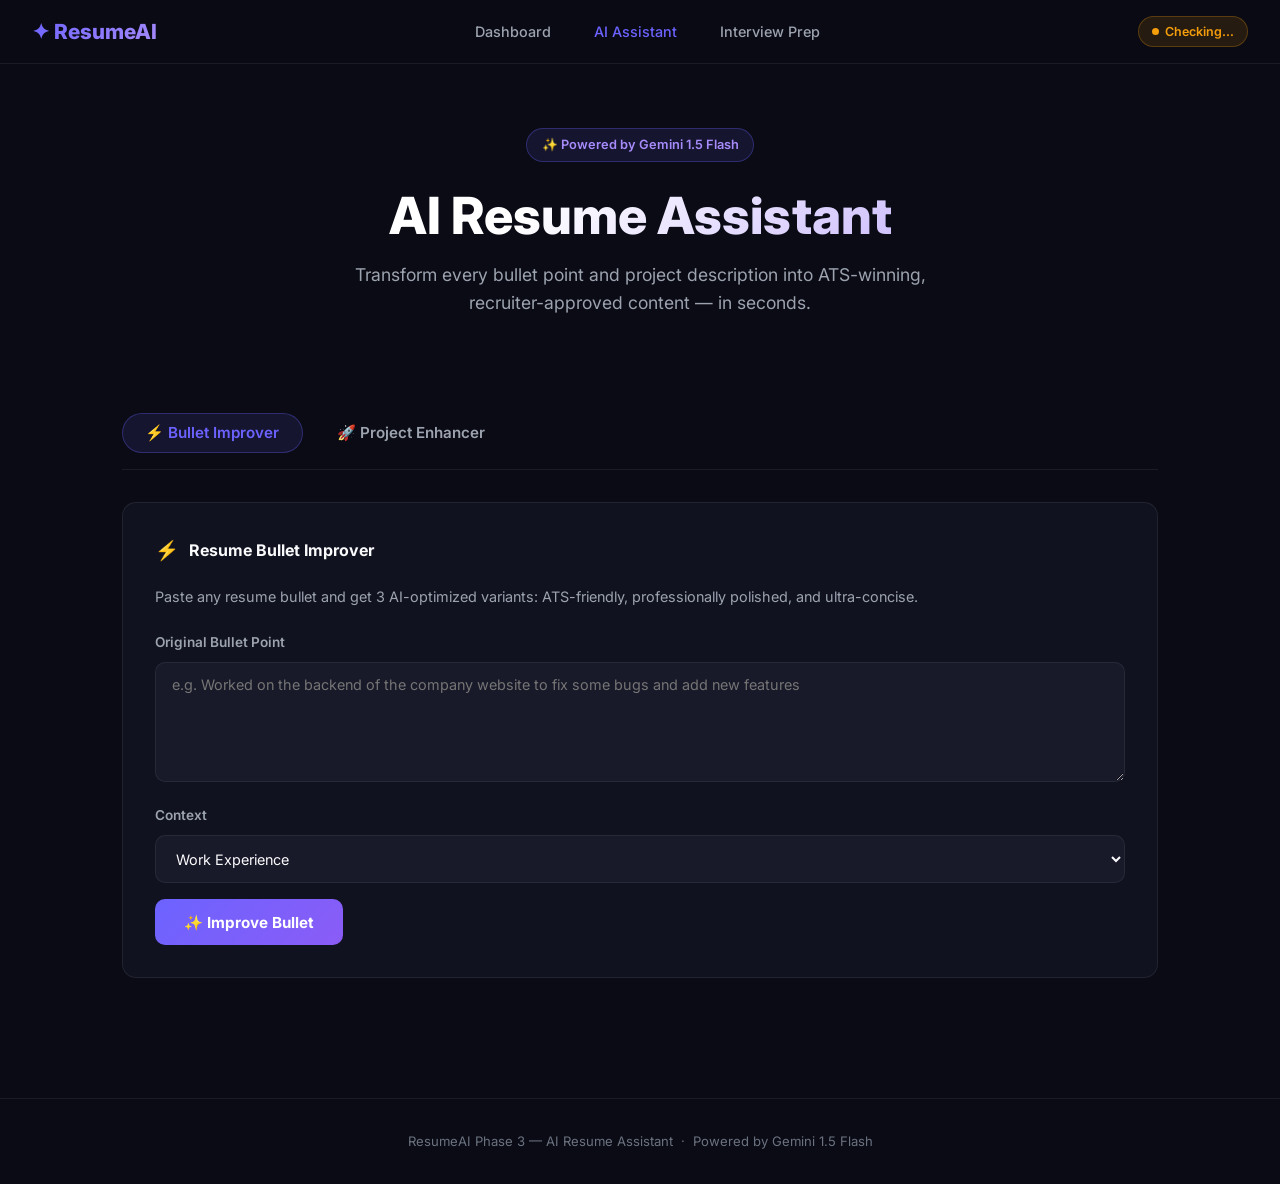
==== resumeai_app/frontend/ai_assistant.html @ 71ac3e1b "feat(phase3): AI Resume Assistant, Interview Prep, Gemini service layer" ====
<!DOCTYPE html>
<html lang="en">
<head>
  <meta charset="UTF-8"/>
  <meta name="viewport" content="width=device-width, initial-scale=1.0"/>
  <title>AI Resume Assistant — ResumeAI</title>
  <meta name="description" content="AI-powered resume bullet improver and project description enhancer. Transform your resume into an ATS-winning document."/>
  <link rel="preconnect" href="https://fonts.googleapis.com"/>
  <link href="https://fonts.googleapis.com/css2?family=Inter:wght@300;400;500;600;700;800&display=swap" rel="stylesheet"/>
  <style>
    :root {
      --bg:        #0A0B14;
      --surface:   #111220;
      --surface2:  #181929;
      --border:    rgba(255,255,255,0.07);
      --accent:    #6C63FF;
      --accent2:   #A78BFA;
      --green:     #10B981;
      --amber:     #F59E0B;
      --red:       #EF4444;
      --muted:     #6B7280;
      --text:      #F9FAFB;
      --text-dim:  #9CA3AF;
      --radius:    14px;
      --shadow:    0 4px 32px rgba(0,0,0,0.5);
    }
    *{margin:0;padding:0;box-sizing:border-box;}
    body{
      background:var(--bg);
      color:var(--text);
      font-family:'Inter',sans-serif;
      min-height:100vh;
      line-height:1.6;
    }

    /* ── NAV ── */
    nav{
      position:sticky;top:0;z-index:100;
      background:rgba(10,11,20,0.85);
      backdrop-filter:blur(20px);
      border-bottom:1px solid var(--border);
      padding:0 2rem;
      height:64px;
      display:flex;align-items:center;gap:2rem;
    }
    .nav-logo{
      font-size:1.3rem;font-weight:800;
      background:linear-gradient(135deg,var(--accent),var(--accent2));
      -webkit-background-clip:text;-webkit-text-fill-color:transparent;
      text-decoration:none;
    }
    .nav-links{display:flex;gap:1.5rem;margin-left:auto;}
    .nav-links a{
      color:var(--text-dim);text-decoration:none;font-size:.9rem;font-weight:500;
      transition:color .2s;padding:.3rem .6rem;border-radius:8px;
    }
    .nav-links a:hover{color:var(--text);background:var(--surface);}
    .nav-links a.active{color:var(--accent);}

    /* ── HERO ── */
    .hero{
      text-align:center;
      padding:4rem 2rem 2rem;
    }
    .hero-badge{
      display:inline-flex;align-items:center;gap:.5rem;
      background:rgba(108,99,255,.12);border:1px solid rgba(108,99,255,.3);
      color:var(--accent2);font-size:.8rem;font-weight:600;
      padding:.35rem .9rem;border-radius:100px;margin-bottom:1.5rem;
    }
    .hero h1{
      font-size:clamp(2rem,5vw,3.2rem);font-weight:800;
      line-height:1.15;margin-bottom:1rem;
      background:linear-gradient(135deg,#fff 40%,var(--accent2));
      -webkit-background-clip:text;-webkit-text-fill-color:transparent;
    }
    .hero p{color:var(--text-dim);font-size:1.1rem;max-width:600px;margin:0 auto 2rem;}

    /* ── LAYOUT ── */
    .page{max-width:1100px;margin:0 auto;padding:2rem;}
    .tabs{
      display:flex;gap:.75rem;margin-bottom:2rem;
      border-bottom:1px solid var(--border);padding-bottom:1rem;
    }
    .tab-btn{
      background:none;border:none;cursor:pointer;
      color:var(--text-dim);font-size:.95rem;font-weight:600;
      padding:.6rem 1.4rem;border-radius:100px;
      transition:all .2s;font-family:'Inter',sans-serif;
    }
    .tab-btn:hover{color:var(--text);background:var(--surface);}
    .tab-btn.active{
      color:var(--accent);
      background:rgba(108,99,255,.12);
      border:1px solid rgba(108,99,255,.3);
    }
    .tab-panel{display:none;}
    .tab-panel.active{display:block;}

    /* ── CARD ── */
    .card{
      background:var(--surface);
      border:1px solid var(--border);
      border-radius:var(--radius);
      padding:2rem;
      margin-bottom:1.5rem;
    }
    .card-title{
      font-size:1rem;font-weight:700;margin-bottom:1.2rem;
      display:flex;align-items:center;gap:.6rem;
    }
    .card-title .icon{font-size:1.2rem;}

    /* ── FORM ── */
    label{display:block;font-size:.85rem;font-weight:600;color:var(--text-dim);margin-bottom:.5rem;}
    textarea,input,select{
      width:100%;
      background:var(--surface2);
      border:1px solid var(--border);
      border-radius:10px;
      color:var(--text);
      font-family:'Inter',sans-serif;
      font-size:.9rem;
      padding:.85rem 1rem;
      transition:border-color .2s;
      resize:vertical;
    }
    textarea:focus,input:focus,select:focus{
      outline:none;
      border-color:var(--accent);
      box-shadow:0 0 0 3px rgba(108,99,255,.15);
    }
    textarea{min-height:120px;}

    .form-row{display:grid;grid-template-columns:1fr 1fr;gap:1rem;}
    @media(max-width:640px){.form-row{grid-template-columns:1fr;}}

    .btn{
      display:inline-flex;align-items:center;gap:.5rem;
      background:linear-gradient(135deg,var(--accent),#8B5CF6);
      color:#fff;border:none;border-radius:10px;
      padding:.85rem 1.8rem;font-size:.95rem;font-weight:700;
      cursor:pointer;transition:all .2s;font-family:'Inter',sans-serif;
      margin-top:1rem;
    }
    .btn:hover{transform:translateY(-2px);box-shadow:0 8px 24px rgba(108,99,255,.4);}
    .btn:active{transform:translateY(0);}
    .btn:disabled{opacity:.5;cursor:not-allowed;transform:none;}

    /* ── LOADING ── */
    .loading{
      display:none;align-items:center;gap:.75rem;
      color:var(--accent2);font-size:.9rem;font-weight:500;
      margin-top:1rem;
    }
    .loading.visible{display:flex;}
    .spinner{
      width:20px;height:20px;
      border:2px solid rgba(108,99,255,.3);
      border-top-color:var(--accent);
      border-radius:50%;
      animation:spin .8s linear infinite;
    }
    @keyframes spin{to{transform:rotate(360deg);}}

    /* ── RESULTS ── */
    .results{display:none;margin-top:1.5rem;}
    .results.visible{display:block;}
    .variant-grid{display:grid;grid-template-columns:repeat(auto-fit,minmax(280px,1fr));gap:1rem;}
    .variant-card{
      background:var(--surface2);
      border:1px solid var(--border);
      border-radius:12px;
      padding:1.25rem;
      position:relative;
      transition:border-color .2s;
    }
    .variant-card:hover{border-color:rgba(108,99,255,.4);}
    .variant-label{
      font-size:.72rem;font-weight:700;letter-spacing:.08em;text-transform:uppercase;
      margin-bottom:.75rem;
      display:inline-flex;align-items:center;gap:.4rem;
      padding:.25rem .7rem;border-radius:6px;
    }
    .label-ats{background:rgba(16,185,129,.12);color:var(--green);}
    .label-pro{background:rgba(108,99,255,.12);color:var(--accent2);}
    .label-concise{background:rgba(245,158,11,.12);color:var(--amber);}
    .label-tech{background:rgba(59,130,246,.12);color:#60A5FA;}
    .label-recruiter{background:rgba(236,72,153,.12);color:#F472B6;}
    .variant-text{
      font-size:.92rem;line-height:1.65;color:var(--text);
      word-break:break-word;
    }
    .copy-btn{
      position:absolute;top:.75rem;right:.75rem;
      background:none;border:none;cursor:pointer;
      color:var(--muted);font-size:.8rem;
      padding:.3rem .6rem;border-radius:6px;
      transition:all .2s;
    }
    .copy-btn:hover{color:var(--text);background:rgba(255,255,255,.06);}

    /* ── ALERT ── */
    .alert{
      border-radius:10px;padding:1rem 1.25rem;
      font-size:.88rem;margin-top:1rem;
      display:flex;align-items:flex-start;gap:.75rem;
    }
    .alert-error{background:rgba(239,68,68,.08);border:1px solid rgba(239,68,68,.25);color:#FCA5A5;}
    .alert-info{background:rgba(108,99,255,.08);border:1px solid rgba(108,99,255,.25);color:var(--accent2);}

    /* ── GEMINI STATUS BADGE ── */
    .ai-status-badge{
      display:inline-flex;align-items:center;gap:.4rem;
      font-size:.78rem;font-weight:600;padding:.3rem .8rem;border-radius:100px;
      margin-left:auto;
    }
    .ai-status-badge.ready{background:rgba(16,185,129,.12);color:var(--green);border:1px solid rgba(16,185,129,.25);}
    .ai-status-badge.fallback{background:rgba(245,158,11,.12);color:var(--amber);border:1px solid rgba(245,158,11,.25);}
    .status-dot{width:7px;height:7px;border-radius:50%;}
    .dot-green{background:var(--green);box-shadow:0 0 6px var(--green);}
    .dot-amber{background:var(--amber);}

    /* ── FOOTER ── */
    footer{
      text-align:center;padding:2rem;
      color:var(--muted);font-size:.82rem;
      border-top:1px solid var(--border);margin-top:4rem;
    }
  </style>
</head>
<body>

<nav>
  <a class="nav-logo" href="index.html">✦ ResumeAI</a>
  <div class="nav-links">
    <a href="index.html">Dashboard</a>
    <a href="ai_assistant.html" class="active">AI Assistant</a>
    <a href="interview_prep.html">Interview Prep</a>
  </div>
  <span id="aiStatusBadge" class="ai-status-badge fallback">
    <span class="status-dot dot-amber"></span> Checking…
  </span>
</nav>

<div class="hero">
  <div class="hero-badge">✨ Powered by Gemini 1.5 Flash</div>
  <h1>AI Resume Assistant</h1>
  <p>Transform every bullet point and project description into ATS-winning, recruiter-approved content — in seconds.</p>
</div>

<div class="page">
  <!-- Tabs -->
  <div class="tabs">
    <button class="tab-btn active" onclick="switchTab('bullet')">⚡ Bullet Improver</button>
    <button class="tab-btn" onclick="switchTab('project')">🚀 Project Enhancer</button>
  </div>

  <!-- ── Bullet Improver Panel ── -->
  <div class="tab-panel active" id="tab-bullet">
    <div class="card">
      <div class="card-title"><span class="icon">⚡</span> Resume Bullet Improver</div>
      <p style="color:var(--text-dim);font-size:.9rem;margin-bottom:1.5rem;">
        Paste any resume bullet and get 3 AI-optimized variants: ATS-friendly, professionally polished, and ultra-concise.
      </p>

      <label for="bulletInput">Original Bullet Point</label>
      <textarea id="bulletInput" placeholder="e.g. Worked on the backend of the company website to fix some bugs and add new features"></textarea>

      <div style="margin-top:1rem;">
        <label for="bulletContext">Context</label>
        <select id="bulletContext">
          <option value="experience">Work Experience</option>
          <option value="project">Project</option>
        </select>
      </div>

      <button class="btn" id="bulletBtn" onclick="improveBullet()">
        ✨ Improve Bullet
      </button>

      <div class="loading" id="bulletLoading">
        <div class="spinner"></div>
        Generating AI-powered variants…
      </div>

      <div id="bulletError"></div>

      <div class="results" id="bulletResults">
        <div class="variant-grid" id="bulletGrid"></div>
      </div>
    </div>
  </div>

  <!-- ── Project Enhancer Panel ── -->
  <div class="tab-panel" id="tab-project">
    <div class="card">
      <div class="card-title"><span class="icon">🚀</span> Project Description Enhancer</div>
      <p style="color:var(--text-dim);font-size:.9rem;margin-bottom:1.5rem;">
        Enter your project name and description to get ATS-optimized, technically rich, and recruiter-friendly versions.
      </p>

      <div class="form-row">
        <div>
          <label for="projectName">Project Name</label>
          <input type="text" id="projectName" placeholder="e.g. SkillSwap Platform"/>
        </div>
        <div>
          <!-- spacer -->
        </div>
      </div>

      <div style="margin-top:1rem;">
        <label for="projectDesc">Project Description</label>
        <textarea id="projectDesc" placeholder="e.g. Built a peer-to-peer skill exchange platform using FastAPI and React. Users can offer and request skill sessions."></textarea>
      </div>

      <button class="btn" id="projectBtn" onclick="enhanceProject()">
        ✨ Enhance Description
      </button>

      <div class="loading" id="projectLoading">
        <div class="spinner"></div>
        Generating AI-powered descriptions…
      </div>

      <div id="projectError"></div>

      <div class="results" id="projectResults">
        <div class="variant-grid" id="projectGrid"></div>
      </div>
    </div>
  </div>
</div>

<footer>
  ResumeAI Phase 3 — AI Resume Assistant &nbsp;·&nbsp; Powered by Gemini 1.5 Flash
</footer>

<script>
const API = 'http://localhost:8000';

// ── Check Gemini status on load ───────────────────────────────────────────────
async function checkAIStatus() {
  try {
    const r = await fetch(`${API}/ai/status`);
    const d = await r.json();
    const badge = document.getElementById('aiStatusBadge');
    if (d.gemini_available) {
      badge.className = 'ai-status-badge ready';
      badge.innerHTML = '<span class="status-dot dot-green"></span> Gemini Ready';
    } else {
      badge.className = 'ai-status-badge fallback';
      badge.innerHTML = '<span class="status-dot dot-amber"></span> Fallback Mode';
      showAlert('bulletError', '⚠ GEMINI_API_KEY is not set. Using smart fallback responses. Set the key in your environment to enable full AI generation.', 'info');
    }
  } catch (_) {}
}
checkAIStatus();

// ── Tabs ──────────────────────────────────────────────────────────────────────
function switchTab(name) {
  document.querySelectorAll('.tab-btn').forEach((b,i) => {
    b.classList.toggle('active', ['bullet','project'][i] === name);
  });
  document.querySelectorAll('.tab-panel').forEach(p => p.classList.remove('active'));
  document.getElementById(`tab-${name}`).classList.add('active');
}

// ── Error / alert ─────────────────────────────────────────────────────────────
function showAlert(id, msg, type='error') {
  const el = document.getElementById(id);
  if (!el) return;
  el.innerHTML = `<div class="alert alert-${type}">${msg}</div>`;
}
function clearAlert(id) { document.getElementById(id).innerHTML = ''; }

// ── Copy to clipboard ─────────────────────────────────────────────────────────
function copyText(text, btn) {
  navigator.clipboard.writeText(text).then(() => {
    btn.textContent = '✓ Copied!';
    setTimeout(() => btn.textContent = '⎘ Copy', 1800);
  });
}

// ── Variant card builder ──────────────────────────────────────────────────────
function buildVariantCard(label, labelClass, text) {
  const card = document.createElement('div');
  card.className = 'variant-card';
  card.innerHTML = `
    <span class="variant-label ${labelClass}">${label}</span>
    <button class="copy-btn" onclick="copyText(this.closest('.variant-card').querySelector('.variant-text').textContent, this)">⎘ Copy</button>
    <p class="variant-text">${text}</p>
  `;
  return card;
}

// ── Bullet Improver ───────────────────────────────────────────────────────────
async function improveBullet() {
  const bullet  = document.getElementById('bulletInput').value.trim();
  const context = document.getElementById('bulletContext').value;
  if (!bullet) { showAlert('bulletError', 'Please enter a bullet point.'); return; }

  clearAlert('bulletError');
  document.getElementById('bulletResults').classList.remove('visible');
  document.getElementById('bulletLoading').classList.add('visible');
  document.getElementById('bulletBtn').disabled = true;

  try {
    const r = await fetch(`${API}/ai/improve-bullet`, {
      method: 'POST',
      headers: {'Content-Type':'application/json'},
      body: JSON.stringify({bullet, context}),
    });
    if (!r.ok) {
      const err = await r.json();
      throw new Error(err.detail || `HTTP ${r.status}`);
    }
    const d = await r.json();
    const grid = document.getElementById('bulletGrid');
    grid.innerHTML = '';
    grid.appendChild(buildVariantCard('🎯 ATS Optimized',   'label-ats',     d.ats_version));
    grid.appendChild(buildVariantCard('💼 Professional',    'label-pro',     d.professional_version));
    grid.appendChild(buildVariantCard('⚡ Concise',         'label-concise', d.concise_version));
    document.getElementById('bulletResults').classList.add('visible');
  } catch (err) {
    showAlert('bulletError', `Error: ${err.message}`);
  } finally {
    document.getElementById('bulletLoading').classList.remove('visible');
    document.getElementById('bulletBtn').disabled = false;
  }
}

// ── Project Enhancer ──────────────────────────────────────────────────────────
async function enhanceProject() {
  const project_name = document.getElementById('projectName').value.trim();
  const description  = document.getElementById('projectDesc').value.trim();
  if (!project_name) { showAlert('projectError', 'Please enter a project name.'); return; }
  if (!description)  { showAlert('projectError', 'Please enter a project description.'); return; }

  clearAlert('projectError');
  document.getElementById('projectResults').classList.remove('visible');
  document.getElementById('projectLoading').classList.add('visible');
  document.getElementById('projectBtn').disabled = true;

  try {
    const r = await fetch(`${API}/ai/enhance-project`, {
      method: 'POST',
      headers: {'Content-Type':'application/json'},
      body: JSON.stringify({project_name, description}),
    });
    if (!r.ok) {
      const err = await r.json();
      throw new Error(err.detail || `HTTP ${r.status}`);
    }
    const d = await r.json();
    const grid = document.getElementById('projectGrid');
    grid.innerHTML = '';
    grid.appendChild(buildVariantCard('🎯 ATS Optimized',   'label-ats',      d.ats_version));
    grid.appendChild(buildVariantCard('🔧 Technical',       'label-tech',     d.technical_version));
    grid.appendChild(buildVariantCard('🤝 Recruiter View',  'label-recruiter', d.recruiter_version));
    document.getElementById('projectResults').classList.add('visible');
  } catch (err) {
    showAlert('projectError', `Error: ${err.message}`);
  } finally {
    document.getElementById('projectLoading').classList.remove('visible');
    document.getElementById('projectBtn').disabled = false;
  }
}
</script>
</body>
</html>
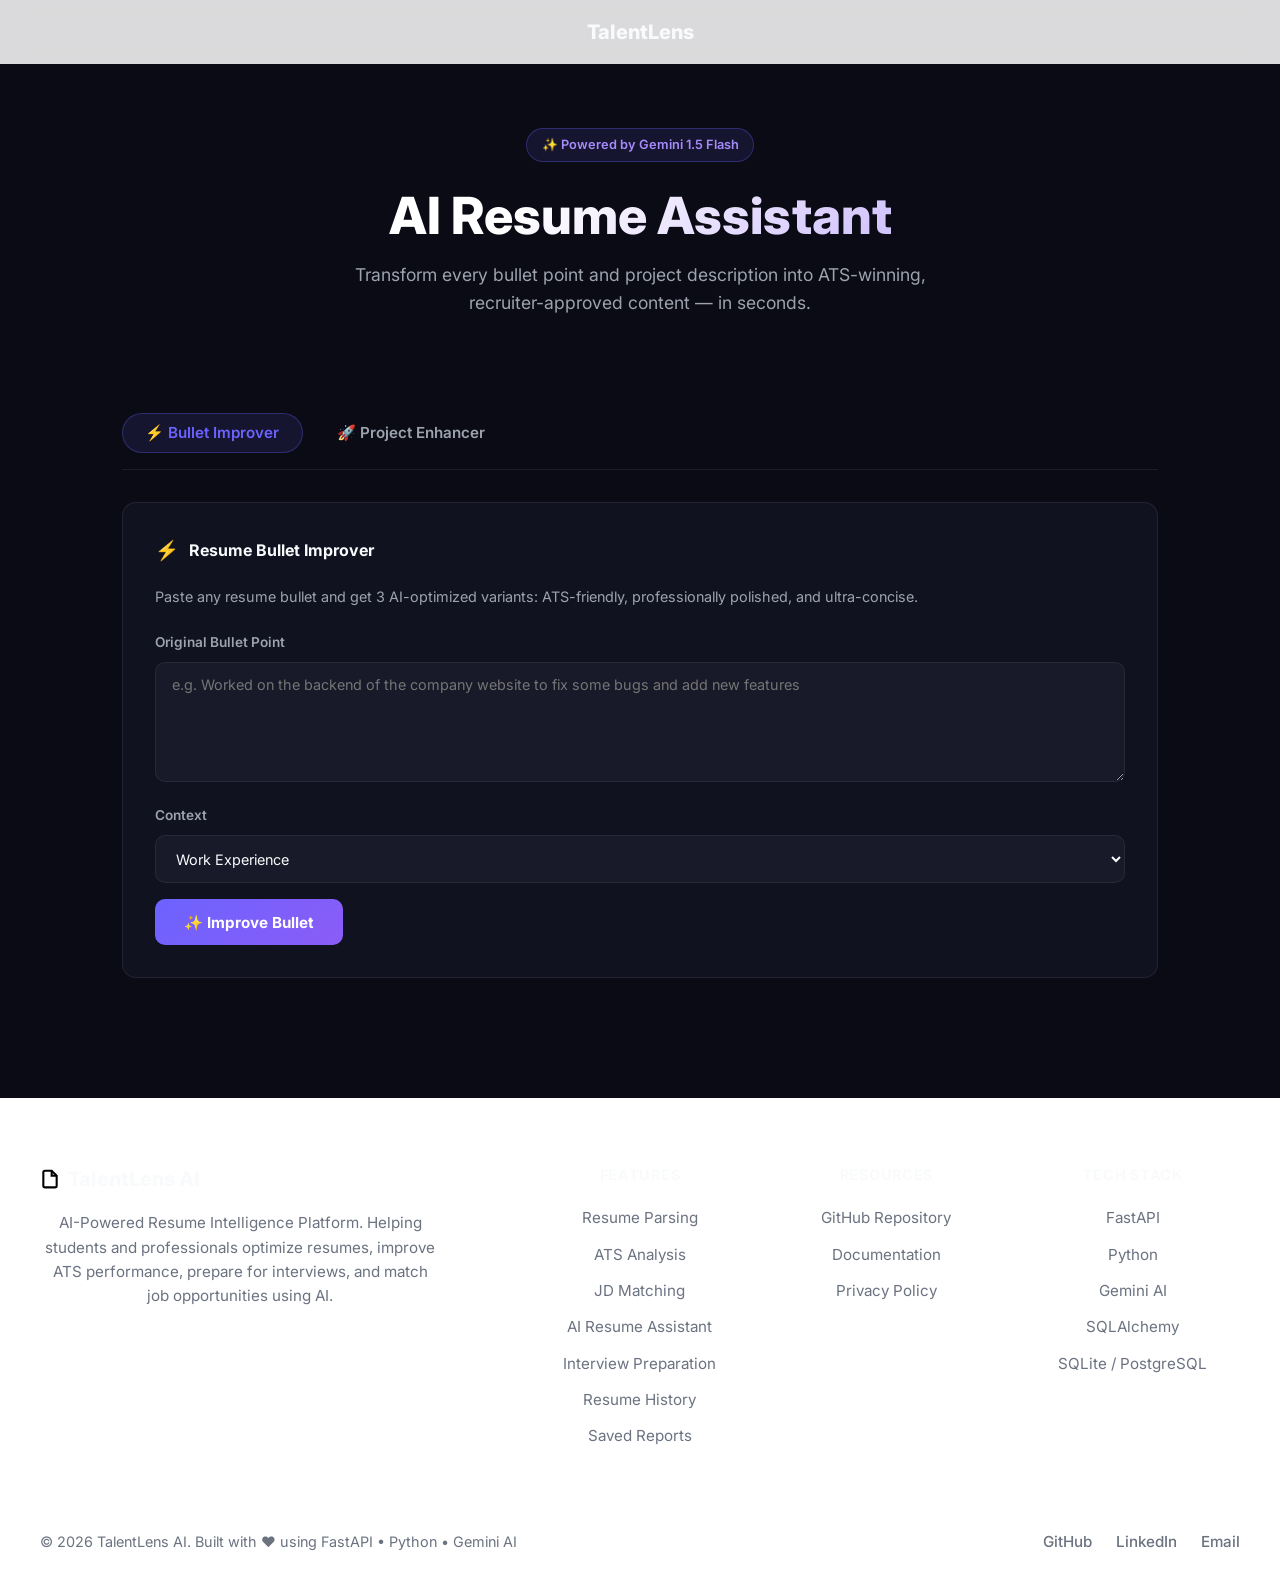
==== commit 4c225cb3: "UI Redesign: Rebrand to TalentLens AI" ====
--- a/resumeai_app/frontend/ai_assistant.html
+++ b/resumeai_app/frontend/ai_assistant.html
@@ -3,7 +3,7 @@
 <head>
   <meta charset="UTF-8"/>
   <meta name="viewport" content="width=device-width, initial-scale=1.0"/>
-  <title>AI Resume Assistant — ResumeAI</title>
+  <title>AI Resume Assistant — TalentLens AI</title>
   <meta name="description" content="AI-powered resume bullet improver and project description enhancer. Transform your resume into an ATS-winning document."/>
   <link rel="preconnect" href="https://fonts.googleapis.com"/>
   <link href="https://fonts.googleapis.com/css2?family=Inter:wght@300;400;500;600;700;800&display=swap" rel="stylesheet"/>
@@ -227,20 +227,118 @@
       color:var(--muted);font-size:.82rem;
       border-top:1px solid var(--border);margin-top:4rem;
     }
-  </style>
+  
+
+    /* Modern Navbar CSS */
+    .navbar {
+      position: sticky; top: 0; z-index: 1000;
+      background: rgba(255, 255, 255, 0.85);
+      backdrop-filter: blur(12px);
+      -webkit-backdrop-filter: blur(12px);
+      border-bottom: 1px solid transparent;
+      transition: all 0.3s ease;
+      padding: 1rem 0;
+    }
+    .navbar.scrolled {
+      background: rgba(255, 255, 255, 0.95);
+      border-bottom: 1px solid var(--border);
+      box-shadow: 0 4px 20px rgba(0,0,0,0.03);
+      padding: 0.75rem 0;
+    }
+    .nav-inner {
+      display: flex; justify-content: space-between; align-items: center;
+      max-width: 1200px; margin: 0 auto; padding: 0 1.5rem;
+    }
+    .logo {
+      font-size: 1.25rem; font-weight: 800; color: var(--text); text-decoration: none;
+      display: flex; align-items: center; gap: 0.5rem;
+    }
+    .logo span {
+      background: linear-gradient(135deg, var(--primary), var(--secondary));
+      -webkit-background-clip: text; -webkit-text-fill-color: transparent;
+    }
+    .nav-right { display: flex; align-items: center; gap: 2rem; }
+    .nav-links { display: flex; align-items: center; gap: 1.5rem; }
+    
+    .nav-link {
+      color: var(--muted);
+      text-decoration: none;
+      font-size: 0.95rem;
+      font-weight: 500;
+      position: relative;
+      padding: 0.5rem 0;
+      transition: color 0.2s ease;
+    }
+    .nav-link:hover { color: var(--text); }
+    .nav-link::after {
+      content: ''; position: absolute; bottom: 0; left: 0; width: 0%; height: 2px;
+      background: var(--primary); transition: width 0.2s ease; border-radius: 2px;
+    }
+    .nav-link:hover::after, .nav-link.active::after { width: 100%; }
+    .nav-link.active { color: var(--text); font-weight: 600; }
+    
+    .auth-buttons { display: flex; align-items: center; gap: 1rem; }
+    .login-link { padding: 0.5rem 1rem; border-radius: 8px; transition: background 0.2s; }
+    .login-link:hover { background: rgba(0,0,0,0.04); color: var(--text); }
+    .signup-btn {
+      background: linear-gradient(135deg, var(--primary), var(--secondary));
+      color: white; border: none; padding: 0.6rem 1.25rem; border-radius: 8px;
+      font-weight: 600; font-size: 0.95rem; cursor: pointer; transition: transform 0.2s, box-shadow 0.2s;
+    }
+    .signup-btn:hover { transform: translateY(-1px); box-shadow: 0 4px 12px rgba(79,70,229,0.3); }
+
+    /* Profile Dropdown */
+    .profile-dropdown { position: relative; }
+    .profile-btn {
+      background: rgba(79,70,229,0.08); color: var(--primary);
+      border: none; padding: 0.5rem 1rem; border-radius: 20px;
+      font-weight: 600; cursor: pointer; display: flex; align-items: center; gap: 0.5rem;
+      transition: background 0.2s;
+    }
+    .profile-btn:hover { background: rgba(79,70,229,0.15); }
+    .profile-menu {
+      position: absolute; top: calc(100% + 0.5rem); right: 0;
+      background: white; border: 1px solid var(--border); border-radius: 12px;
+      box-shadow: 0 10px 25px rgba(0,0,0,0.05); width: 220px;
+      opacity: 0; visibility: hidden; transform: translateY(-10px);
+      transition: all 0.2s; z-index: 1000;
+    }
+    .profile-dropdown:hover .profile-menu { opacity: 1; visibility: visible; transform: translateY(0); }
+    .profile-header { padding: 1rem; border-bottom: 1px solid var(--border); }
+    .profile-header strong { display: block; color: var(--text); font-size: 0.95rem; }
+    .profile-header small { color: var(--muted); font-size: 0.8rem; }
+    .profile-item {
+      display: block; width: 100%; text-align: left; padding: 0.75rem 1rem;
+      color: var(--text); text-decoration: none; font-size: 0.95rem; border: none; background: none;
+      cursor: pointer; transition: background 0.2s;
+    }
+    .profile-item:hover { background: var(--bg); }
+    .logout-btn { color: #EF4444; border-top: 1px solid var(--border); border-radius: 0 0 12px 12px; }
+
+    /* Responsive Navbar */
+    .mobile-menu-btn { display: none; background: none; border: none; color: var(--text); cursor: pointer; }
+    @media (max-width: 768px) {
+      .nav-links, .auth-buttons, .profile-dropdown { display: none; }
+      .nav-right { flex-direction: column; width: 100%; position: absolute; top: 100%; left: 0; background: white; border-bottom: 1px solid var(--border); padding: 1rem; gap: 1rem; display: none; }
+      .nav-right.show { display: flex; }
+      .mobile-menu-btn { display: block; }
+    }
+
+</style>
 </head>
 <body>
 
-<nav>
-  <a class="nav-logo" href="index.html">✦ ResumeAI</a>
-  <div class="nav-links">
-    <a href="index.html">Dashboard</a>
-    <a href="ai_assistant.html" class="active">AI Assistant</a>
-    <a href="interview_prep.html">Interview Prep</a>
+<nav class="navbar">
+  <div class="nav-inner">
+    <a href="index.html" class="logo">
+      <svg xmlns="http://www.w3.org/2000/svg" width="22" height="22" viewBox="0 0 24 24" fill="none" stroke="var(--primary)" stroke-width="2.5" stroke-linecap="round" stroke-linejoin="round"><path d="M14 2H6a2 2 0 0 0-2 2v16a2 2 0 0 0 2 2h12a2 2 0 0 0 2-2V8z"/><polyline points="14 2 14 8 20 8"/></svg>
+      TalentLens<span>AI</span>
+    </a>
+    <button class="mobile-menu-btn" onclick="document.getElementById('navRight').classList.toggle('show')">
+      <svg xmlns="http://www.w3.org/2000/svg" width="24" height="24" viewBox="0 0 24 24" fill="none" stroke="currentColor" stroke-width="2"><line x1="3" y1="12" x2="21" y2="12"></line><line x1="3" y1="6" x2="21" y2="6"></line><line x1="3" y1="18" x2="21" y2="18"></line></svg>
+    </button>
+    <div class="nav-right" id="navRight"></div>
   </div>
-  <span id="aiStatusBadge" class="ai-status-badge fallback">
-    <span class="status-dot dot-amber"></span> Checking…
-  </span>
 </nav>
 
 <div class="hero">
@@ -333,9 +431,68 @@
   </div>
 </div>
 
-<footer>
-  ResumeAI Phase 3 — AI Resume Assistant &nbsp;·&nbsp; Powered by Gemini 1.5 Flash
+
+<!-- ── Modern Footer ───────────────────────────────────────────────────────── -->
+<footer style="background: white; border-top: 1px solid var(--border); padding: 4rem 2rem 2rem; margin-top: 4rem; color: var(--text);">
+  <div style="max-width: 1200px; margin: 0 auto;">
+    <div style="display: grid; grid-template-columns: repeat(auto-fit, minmax(200px, 1fr)); gap: 2rem; margin-bottom: 3rem;">
+      <div style="grid-column: span 2;">
+        <div style="font-weight: 800; font-size: 1.25rem; display: flex; align-items: center; gap: 0.5rem; margin-bottom: 1rem;">
+          <svg xmlns="http://www.w3.org/2000/svg" width="20" height="20" viewBox="0 0 24 24" fill="none" stroke="url(#footer-grad)" stroke-width="2.5"><defs><linearGradient id="footer-grad" x1="0" y1="0" x2="1" y2="1"><stop offset="0%" stop-color="var(--primary)"/><stop offset="100%" stop-color="var(--secondary)"/></linearGradient></defs><path d="M14 2H6a2 2 0 0 0-2 2v16a2 2 0 0 0 2 2h12a2 2 0 0 0 2-2V8z"/><polyline points="14 2 14 8 20 8"/></svg>
+          TalentLens AI
+        </div>
+        <p style="color: var(--muted); font-size: 0.95rem; line-height: 1.6; max-width: 400px;">
+          AI-Powered Resume Intelligence Platform. Helping students and professionals optimize resumes, improve ATS performance, prepare for interviews, and match job opportunities using AI.
+        </p>
+      </div>
+      
+      <div>
+        <h4 style="font-size: 0.9rem; font-weight: 700; margin-bottom: 1.25rem; text-transform: uppercase; letter-spacing: 0.05em;">Features</h4>
+        <div style="display: flex; flex-direction: column; gap: 0.75rem;">
+          <a href="#" style="color: var(--muted); text-decoration: none; font-size: 0.95rem; transition: color 0.2s;" onmouseover="this.style.color='var(--primary)'" onmouseout="this.style.color='var(--muted)'">Resume Parsing</a>
+          <a href="#" style="color: var(--muted); text-decoration: none; font-size: 0.95rem; transition: color 0.2s;" onmouseover="this.style.color='var(--primary)'" onmouseout="this.style.color='var(--muted)'">ATS Analysis</a>
+          <a href="#" style="color: var(--muted); text-decoration: none; font-size: 0.95rem; transition: color 0.2s;" onmouseover="this.style.color='var(--primary)'" onmouseout="this.style.color='var(--muted)'">JD Matching</a>
+          <a href="ai_assistant.html" style="color: var(--muted); text-decoration: none; font-size: 0.95rem; transition: color 0.2s;" onmouseover="this.style.color='var(--primary)'" onmouseout="this.style.color='var(--muted)'">AI Resume Assistant</a>
+          <a href="interview_prep.html" style="color: var(--muted); text-decoration: none; font-size: 0.95rem; transition: color 0.2s;" onmouseover="this.style.color='var(--primary)'" onmouseout="this.style.color='var(--muted)'">Interview Preparation</a>
+          <a href="history.html" style="color: var(--muted); text-decoration: none; font-size: 0.95rem; transition: color 0.2s;" onmouseover="this.style.color='var(--primary)'" onmouseout="this.style.color='var(--muted)'">Resume History</a>
+          <a href="reports.html" style="color: var(--muted); text-decoration: none; font-size: 0.95rem; transition: color 0.2s;" onmouseover="this.style.color='var(--primary)'" onmouseout="this.style.color='var(--muted)'">Saved Reports</a>
+        </div>
+      </div>
+      
+      <div>
+        <h4 style="font-size: 0.9rem; font-weight: 700; margin-bottom: 1.25rem; text-transform: uppercase; letter-spacing: 0.05em;">Resources</h4>
+        <div style="display: flex; flex-direction: column; gap: 0.75rem;">
+          <a href="https://github.com/AbhijaySinghPanwar/resumeAI" target="_blank" style="color: var(--muted); text-decoration: none; font-size: 0.95rem; transition: color 0.2s;" onmouseover="this.style.color='var(--primary)'" onmouseout="this.style.color='var(--muted)'">GitHub Repository</a>
+          <a href="#" style="color: var(--muted); text-decoration: none; font-size: 0.95rem; transition: color 0.2s;" onmouseover="this.style.color='var(--primary)'" onmouseout="this.style.color='var(--muted)'">Documentation</a>
+          <a href="#" style="color: var(--muted); text-decoration: none; font-size: 0.95rem; transition: color 0.2s;" onmouseover="this.style.color='var(--primary)'" onmouseout="this.style.color='var(--muted)'">Privacy Policy</a>
+        </div>
+      </div>
+      
+      <div>
+        <h4 style="font-size: 0.9rem; font-weight: 700; margin-bottom: 1.25rem; text-transform: uppercase; letter-spacing: 0.05em;">Tech Stack</h4>
+        <div style="display: flex; flex-direction: column; gap: 0.75rem;">
+          <span style="color: var(--muted); font-size: 0.95rem;">FastAPI</span>
+          <span style="color: var(--muted); font-size: 0.95rem;">Python</span>
+          <span style="color: var(--muted); font-size: 0.95rem;">Gemini AI</span>
+          <span style="color: var(--muted); font-size: 0.95rem;">SQLAlchemy</span>
+          <span style="color: var(--muted); font-size: 0.95rem;">SQLite / PostgreSQL</span>
+        </div>
+      </div>
+    </div>
+    
+    <div style="border-top: 1px solid var(--border); padding-top: 2rem; display: flex; flex-wrap: wrap; justify-content: space-between; align-items: center; gap: 1rem;">
+      <div style="color: var(--muted); font-size: 0.9rem;">
+        &copy; 2026 TalentLens AI. Built with ❤️ using FastAPI &bull; Python &bull; Gemini AI
+      </div>
+      <div style="display: flex; gap: 1.5rem;">
+        <a href="https://github.com/AbhijaySinghPanwar/resumeAI" target="_blank" style="color: var(--muted); text-decoration: none; font-weight: 500; font-size: 0.95rem; transition: color 0.2s;" onmouseover="this.style.color='var(--primary)'" onmouseout="this.style.color='var(--muted)'">GitHub</a>
+        <a href="#" style="color: var(--muted); text-decoration: none; font-weight: 500; font-size: 0.95rem; transition: color 0.2s;" onmouseover="this.style.color='var(--primary)'" onmouseout="this.style.color='var(--muted)'">LinkedIn</a>
+        <a href="#" style="color: var(--muted); text-decoration: none; font-weight: 500; font-size: 0.95rem; transition: color 0.2s;" onmouseover="this.style.color='var(--primary)'" onmouseout="this.style.color='var(--muted)'">Email</a>
+      </div>
+    </div>
+  </div>
 </footer>
+
 
 <script>
 const API = 'http://localhost:8000';
@@ -346,9 +503,9 @@
     const r = await fetch(`${API}/ai/status`);
     const d = await r.json();
     const badge = document.getElementById('aiStatusBadge');
-    if (d.gemini_available) {
+    if (d.available) {
       badge.className = 'ai-status-badge ready';
-      badge.innerHTML = '<span class="status-dot dot-green"></span> Gemini Ready';
+      badge.innerHTML = `<span class="status-dot dot-green"></span> ${d.active_model.split('/')[1] || 'Gemini Ready'}`;
     } else {
       badge.className = 'ai-status-badge fallback';
       badge.innerHTML = '<span class="status-dot dot-amber"></span> Fallback Mode';
@@ -357,6 +514,15 @@
   } catch (_) {}
 }
 checkAIStatus();
+
+// Auto-switch tab if navigated from the dashboard's Project Enhancer card
+(function() {
+  const savedTab = localStorage.getItem('ai_tab');
+  if (savedTab) {
+    localStorage.removeItem('ai_tab');
+    switchTab(savedTab);
+  }
+})();
 
 // ── Tabs ──────────────────────────────────────────────────────────────────────
 function switchTab(name) {
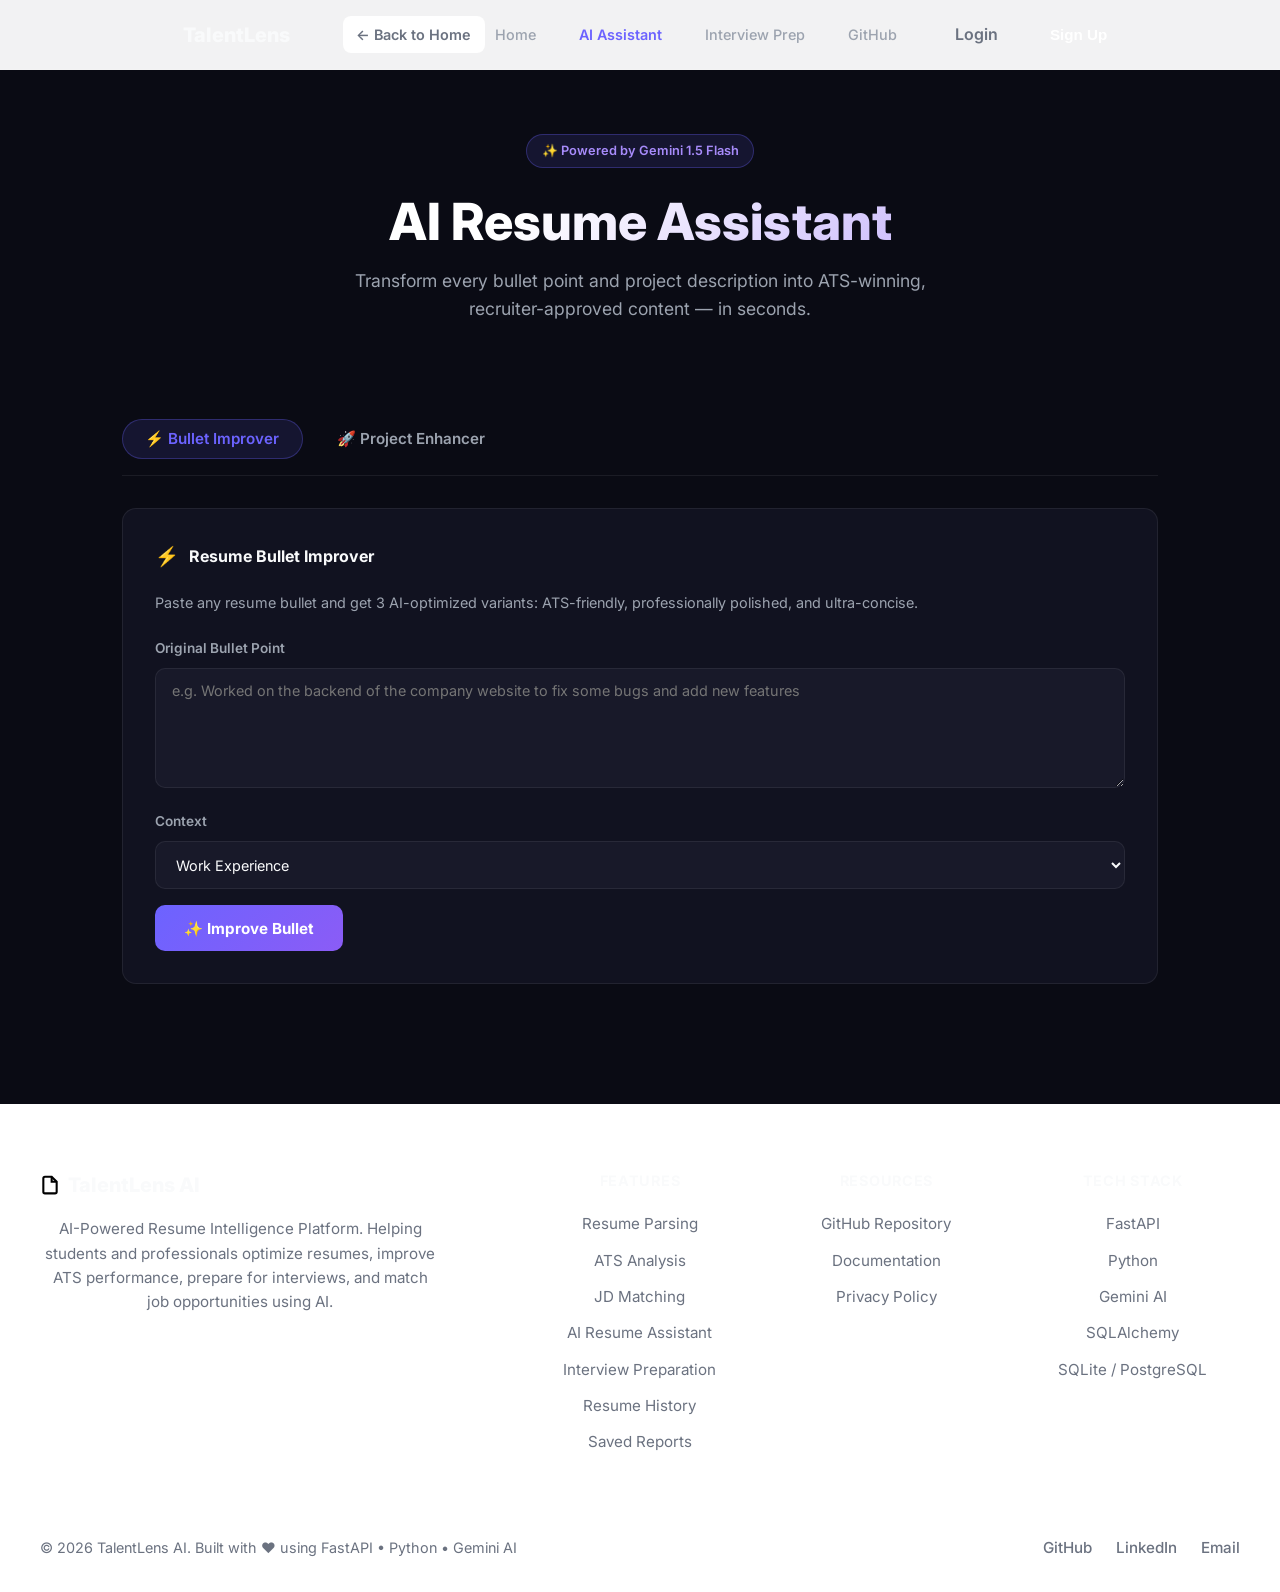
==== commit 2541906c: "Fix authentication logic and UI styling issues" ====
--- a/resumeai_app/frontend/ai_assistant.html
+++ b/resumeai_app/frontend/ai_assistant.html
@@ -229,36 +229,44 @@
     }
   
 
-    /* Modern Navbar CSS */
+    
+        /* Modern Navbar CSS - Light/White */
     .navbar {
       position: sticky; top: 0; z-index: 1000;
-      background: rgba(255, 255, 255, 0.85);
-      backdrop-filter: blur(12px);
-      -webkit-backdrop-filter: blur(12px);
-      border-bottom: 1px solid transparent;
+      background: rgba(255, 255, 255, 0.95);
+      backdrop-filter: blur(16px);
+      -webkit-backdrop-filter: blur(16px);
+      border-bottom: 1px solid var(--border);
       transition: all 0.3s ease;
-      padding: 1rem 0;
+      padding: 0; height: 70px;
     }
     .navbar.scrolled {
-      background: rgba(255, 255, 255, 0.95);
-      border-bottom: 1px solid var(--border);
-      box-shadow: 0 4px 20px rgba(0,0,0,0.03);
-      padding: 0.75rem 0;
+      background: rgba(255, 255, 255, 1);
+      box-shadow: 0 4px 20px rgba(0,0,0,0.05);
     }
     .nav-inner {
       display: flex; justify-content: space-between; align-items: center;
-      max-width: 1200px; margin: 0 auto; padding: 0 1.5rem;
-    }
+      max-width: 1200px; margin: 0 auto; padding: 0 1.5rem; height: 100%;
+    }
+    .nav-left { display: flex; align-items: center; gap: 1.5rem; height: 100%; }
     .logo {
       font-size: 1.25rem; font-weight: 800; color: var(--text); text-decoration: none;
       display: flex; align-items: center; gap: 0.5rem;
     }
+    .logo svg { color: var(--primary); }
     .logo span {
       background: linear-gradient(135deg, var(--primary), var(--secondary));
       -webkit-background-clip: text; -webkit-text-fill-color: transparent;
     }
+    .btn-back {
+      display: flex; align-items: center; gap: 0.4rem; color: var(--muted);
+      text-decoration: none; font-size: 0.9rem; font-weight: 600; padding: 0.4rem 0.8rem;
+      border-radius: 8px; transition: all 0.2s; background: white; border: 1px solid var(--border);
+    }
+    .btn-back:hover { color: var(--primary); border-color: var(--primary); background: rgba(79,70,229,0.05); }
+    
     .nav-right { display: flex; align-items: center; gap: 2rem; }
-    .nav-links { display: flex; align-items: center; gap: 1.5rem; }
+    .nav-links { display: flex; align-items: center; gap: 1.5rem; height: 100%; }
     
     .nav-link {
       color: var(--muted);
@@ -266,20 +274,21 @@
       font-size: 0.95rem;
       font-weight: 500;
       position: relative;
-      padding: 0.5rem 0;
+      padding: 1.5rem 0; /* to center it vertically in 70px */
       transition: color 0.2s ease;
-    }
-    .nav-link:hover { color: var(--text); }
+      display: flex; align-items: center;
+    }
+    .nav-link:hover { color: var(--primary); }
     .nav-link::after {
       content: ''; position: absolute; bottom: 0; left: 0; width: 0%; height: 2px;
-      background: var(--primary); transition: width 0.2s ease; border-radius: 2px;
+      background: var(--primary); transition: width 0.2s ease; border-radius: 2px 2px 0 0;
     }
     .nav-link:hover::after, .nav-link.active::after { width: 100%; }
     .nav-link.active { color: var(--text); font-weight: 600; }
     
     .auth-buttons { display: flex; align-items: center; gap: 1rem; }
-    .login-link { padding: 0.5rem 1rem; border-radius: 8px; transition: background 0.2s; }
-    .login-link:hover { background: rgba(0,0,0,0.04); color: var(--text); }
+    .login-link { padding: 0.5rem 1rem; border-radius: 8px; transition: background 0.2s; color: var(--muted); text-decoration: none; font-weight: 600;}
+    .login-link:hover { background: rgba(0,0,0,0.05); color: var(--text); }
     .signup-btn {
       background: linear-gradient(135deg, var(--primary), var(--secondary));
       color: white; border: none; padding: 0.6rem 1.25rem; border-radius: 8px;
@@ -290,16 +299,16 @@
     /* Profile Dropdown */
     .profile-dropdown { position: relative; }
     .profile-btn {
-      background: rgba(79,70,229,0.08); color: var(--primary);
-      border: none; padding: 0.5rem 1rem; border-radius: 20px;
+      background: white; color: var(--text);
+      border: 1px solid var(--border); padding: 0.5rem 1rem; border-radius: 20px;
       font-weight: 600; cursor: pointer; display: flex; align-items: center; gap: 0.5rem;
       transition: background 0.2s;
     }
-    .profile-btn:hover { background: rgba(79,70,229,0.15); }
+    .profile-btn:hover { background: rgba(0,0,0,0.02); border-color: #cbd5e1; }
     .profile-menu {
-      position: absolute; top: calc(100% + 0.5rem); right: 0;
+      position: absolute; top: calc(100% + 1rem); right: 0;
       background: white; border: 1px solid var(--border); border-radius: 12px;
-      box-shadow: 0 10px 25px rgba(0,0,0,0.05); width: 220px;
+      box-shadow: 0 10px 25px rgba(0,0,0,0.1); width: 220px;
       opacity: 0; visibility: hidden; transform: translateY(-10px);
       transition: all 0.2s; z-index: 1000;
     }
@@ -309,20 +318,38 @@
     .profile-header small { color: var(--muted); font-size: 0.8rem; }
     .profile-item {
       display: block; width: 100%; text-align: left; padding: 0.75rem 1rem;
-      color: var(--text); text-decoration: none; font-size: 0.95rem; border: none; background: none;
-      cursor: pointer; transition: background 0.2s;
-    }
-    .profile-item:hover { background: var(--bg); }
-    .logout-btn { color: #EF4444; border-top: 1px solid var(--border); border-radius: 0 0 12px 12px; }
+      border: none; background: none; color: var(--text); text-decoration: none;
+      font-size: 0.9rem; font-weight: 500; cursor: pointer; transition: background 0.2s;
+    }
+    .profile-item:hover { background: rgba(79,70,229,0.05); color: var(--primary); }
+    .logout-btn { color: var(--danger); border-top: 1px solid var(--border); border-radius: 0 0 12px 12px; }
+    .logout-btn:hover { background: rgba(239,68,68,0.05); color: var(--danger); }
 
     /* Responsive Navbar */
     .mobile-menu-btn { display: none; background: none; border: none; color: var(--text); cursor: pointer; }
     @media (max-width: 768px) {
       .nav-links, .auth-buttons, .profile-dropdown { display: none; }
-      .nav-right { flex-direction: column; width: 100%; position: absolute; top: 100%; left: 0; background: white; border-bottom: 1px solid var(--border); padding: 1rem; gap: 1rem; display: none; }
+      .nav-right { flex-direction: column; width: 100%; position: absolute; top: 100%; left: 0; background: white; border-bottom: 1px solid var(--border); padding: 1rem; gap: 1rem; display: none; box-shadow: 0 10px 20px rgba(0,0,0,0.05); }
       .nav-right.show { display: flex; }
       .mobile-menu-btn { display: block; }
     }
+    
+    /* ── Toasts ───────────────────────────────────────── */
+    .toast-container {
+      position: fixed; top: 20px; right: 20px; z-index: 9999;
+      display: flex; flex-direction: column; gap: 10px;
+    }
+    .toast {
+      background: #1e293b; color: white; padding: 16px 24px; border-radius: 12px;
+      box-shadow: 0 10px 30px rgba(0,0,0,0.5); border-left: 4px solid var(--primary);
+      display: flex; align-items: center; gap: 12px; font-weight: 600; font-size: 0.95rem;
+      animation: toast-in 0.3s cubic-bezier(0.68, -0.55, 0.265, 1.55) forwards;
+      opacity: 0; transform: translateX(100%);
+    }
+    .toast.success { border-left-color: #10B981; }
+    .toast.error { border-left-color: #EF4444; }
+    @keyframes toast-in { to { opacity: 1; transform: translateX(0); } }
+    @keyframes toast-out { to { opacity: 0; transform: translateX(100%); } }
 
 </style>
 </head>
@@ -330,10 +357,12 @@
 
 <nav class="navbar">
   <div class="nav-inner">
-    <a href="index.html" class="logo">
-      <svg xmlns="http://www.w3.org/2000/svg" width="22" height="22" viewBox="0 0 24 24" fill="none" stroke="var(--primary)" stroke-width="2.5" stroke-linecap="round" stroke-linejoin="round"><path d="M14 2H6a2 2 0 0 0-2 2v16a2 2 0 0 0 2 2h12a2 2 0 0 0 2-2V8z"/><polyline points="14 2 14 8 20 8"/></svg>
-      TalentLens<span>AI</span>
-    </a>
+    <div class="nav-left" id="navLeft">
+      <a href="index.html" class="logo">
+        <svg xmlns="http://www.w3.org/2000/svg" width="22" height="22" viewBox="0 0 24 24" fill="none" stroke="var(--primary)" stroke-width="2.5" stroke-linecap="round" stroke-linejoin="round"><path d="M14 2H6a2 2 0 0 0-2 2v16a2 2 0 0 0 2 2h12a2 2 0 0 0 2-2V8z"/><polyline points="14 2 14 8 20 8"/></svg>
+        TalentLens<span>AI</span>
+      </a>
+    </div>
     <button class="mobile-menu-btn" onclick="document.getElementById('navRight').classList.toggle('show')">
       <svg xmlns="http://www.w3.org/2000/svg" width="24" height="24" viewBox="0 0 24 24" fill="none" stroke="currentColor" stroke-width="2"><line x1="3" y1="12" x2="21" y2="12"></line><line x1="3" y1="6" x2="21" y2="6"></line><line x1="3" y1="18" x2="21" y2="18"></line></svg>
     </button>
@@ -493,6 +522,127 @@
   </div>
 </footer>
 
+
+
+<script>
+// ── Navbar & Toast Logic ──────────────────────────────────────────────────
+const API = 'http://localhost:8000';
+
+function getToken() { return localStorage.getItem('auth_token'); }
+function getUser()  {
+  const u = localStorage.getItem('auth_user');
+  return u ? JSON.parse(u) : null;
+}
+function doLogout() {
+  const token = getToken();
+  if (token) {
+    fetch(`${API}/auth/logout`, {
+      method: 'POST',
+      headers: { 'Authorization': 'Bearer ' + token }
+    }).catch(() => {});
+  }
+  localStorage.removeItem('auth_token');
+  localStorage.removeItem('auth_user');
+  window.location.href = 'login.html';
+}
+
+function showToast(message, type='success') {
+  let container = document.getElementById('toast-container');
+  if(!container) {
+    container = document.createElement('div');
+    container.id = 'toast-container';
+    container.className = 'toast-container';
+    document.body.appendChild(container);
+  }
+  const toast = document.createElement('div');
+  toast.className = `toast ${type}`;
+  toast.innerHTML = type === 'success' ? `✅ ${message}` : `❌ ${message}`;
+  container.appendChild(toast);
+  setTimeout(() => {
+    toast.style.animation = 'toast-out 0.3s ease forwards';
+    setTimeout(() => toast.remove(), 300);
+  }, 4000);
+}
+
+function renderNav() {
+  const user = getUser();
+  const navRight = document.getElementById('navRight');
+  const navLeft = document.getElementById('navLeft');
+  const currentPath = window.location.pathname.split('/').pop() || 'index.html';
+  const isActive = (path) => currentPath === path ? 'active' : '';
+
+  if (navLeft) {
+    if (currentPath !== 'index.html') {
+      navLeft.innerHTML = `
+        <a href="index.html" class="logo">
+          <svg xmlns="http://www.w3.org/2000/svg" width="22" height="22" viewBox="0 0 24 24" fill="none" stroke="var(--primary)" stroke-width="2.5" stroke-linecap="round" stroke-linejoin="round"><path d="M14 2H6a2 2 0 0 0-2 2v16a2 2 0 0 0 2 2h12a2 2 0 0 0 2-2V8z"/><polyline points="14 2 14 8 20 8"/></svg>
+          TalentLens<span>AI</span>
+        </a>
+        <a href="index.html" class="btn-back">← Back to Home</a>
+      `;
+    } else {
+      navLeft.innerHTML = `
+        <a href="index.html" class="logo">
+          <svg xmlns="http://www.w3.org/2000/svg" width="22" height="22" viewBox="0 0 24 24" fill="none" stroke="var(--primary)" stroke-width="2.5" stroke-linecap="round" stroke-linejoin="round"><path d="M14 2H6a2 2 0 0 0-2 2v16a2 2 0 0 0 2 2h12a2 2 0 0 0 2-2V8z"/><polyline points="14 2 14 8 20 8"/></svg>
+          TalentLens<span>AI</span>
+        </a>
+      `;
+    }
+  }
+
+  if (!navRight) return;
+
+  if (user) {
+    navRight.innerHTML = `
+      <div class="nav-links">
+        <a href="index.html" class="nav-link ${isActive('index.html')}">Dashboard</a>
+        <a href="history.html" class="nav-link ${isActive('history.html')}">History</a>
+        <a href="reports.html" class="nav-link ${isActive('reports.html')}">Reports</a>
+        <a href="ai_assistant.html" class="nav-link ${isActive('ai_assistant.html')}">AI Assistant</a>
+        <a href="interview_prep.html" class="nav-link ${isActive('interview_prep.html')}">Interview Prep</a>
+      </div>
+      <div class="profile-dropdown">
+        <button class="nav-badge profile-btn">
+          <span>👤 ${user.name.split(' ')[0]} ▼</span>
+        </button>
+        <div class="profile-menu">
+          <div class="profile-header">
+            <strong>${user.name}</strong>
+            <small>${user.email}</small>
+          </div>
+          <a href="index.html" class="profile-item">Dashboard</a>
+          <a href="history.html" class="profile-item">History</a>
+          <a href="reports.html" class="profile-item">Reports</a>
+          <button class="profile-item logout-btn" onclick="doLogout()">Logout</button>
+        </div>
+      </div>
+    `;
+  } else {
+    navRight.innerHTML = `
+      <div class="nav-links">
+        <a href="index.html" class="nav-link ${isActive('index.html')}">Home</a>
+        <a href="ai_assistant.html" class="nav-link ${isActive('ai_assistant.html')}">AI Assistant</a>
+        <a href="interview_prep.html" class="nav-link ${isActive('interview_prep.html')}">Interview Prep</a>
+        <a href="https://github.com/AbhijaySinghPanwar/resumeAI" target="_blank" class="nav-link">GitHub</a>
+      </div>
+      <div class="auth-buttons">
+        <a href="login.html" class="login-link">Login</a>
+        <button class="btn-nav signup-btn" onclick="window.location.href='signup.html'">Sign Up</button>
+      </div>
+    `;
+  }
+}
+renderNav();
+
+window.addEventListener('scroll', () => {
+  const nav = document.querySelector('.navbar');
+  if (nav && window.scrollY > 10) {
+    nav.classList.add('scrolled');
+  } else if(nav) {
+    nav.classList.remove('scrolled');
+  }
+});
+</script>
 
 <script>
 const API = 'http://localhost:8000';
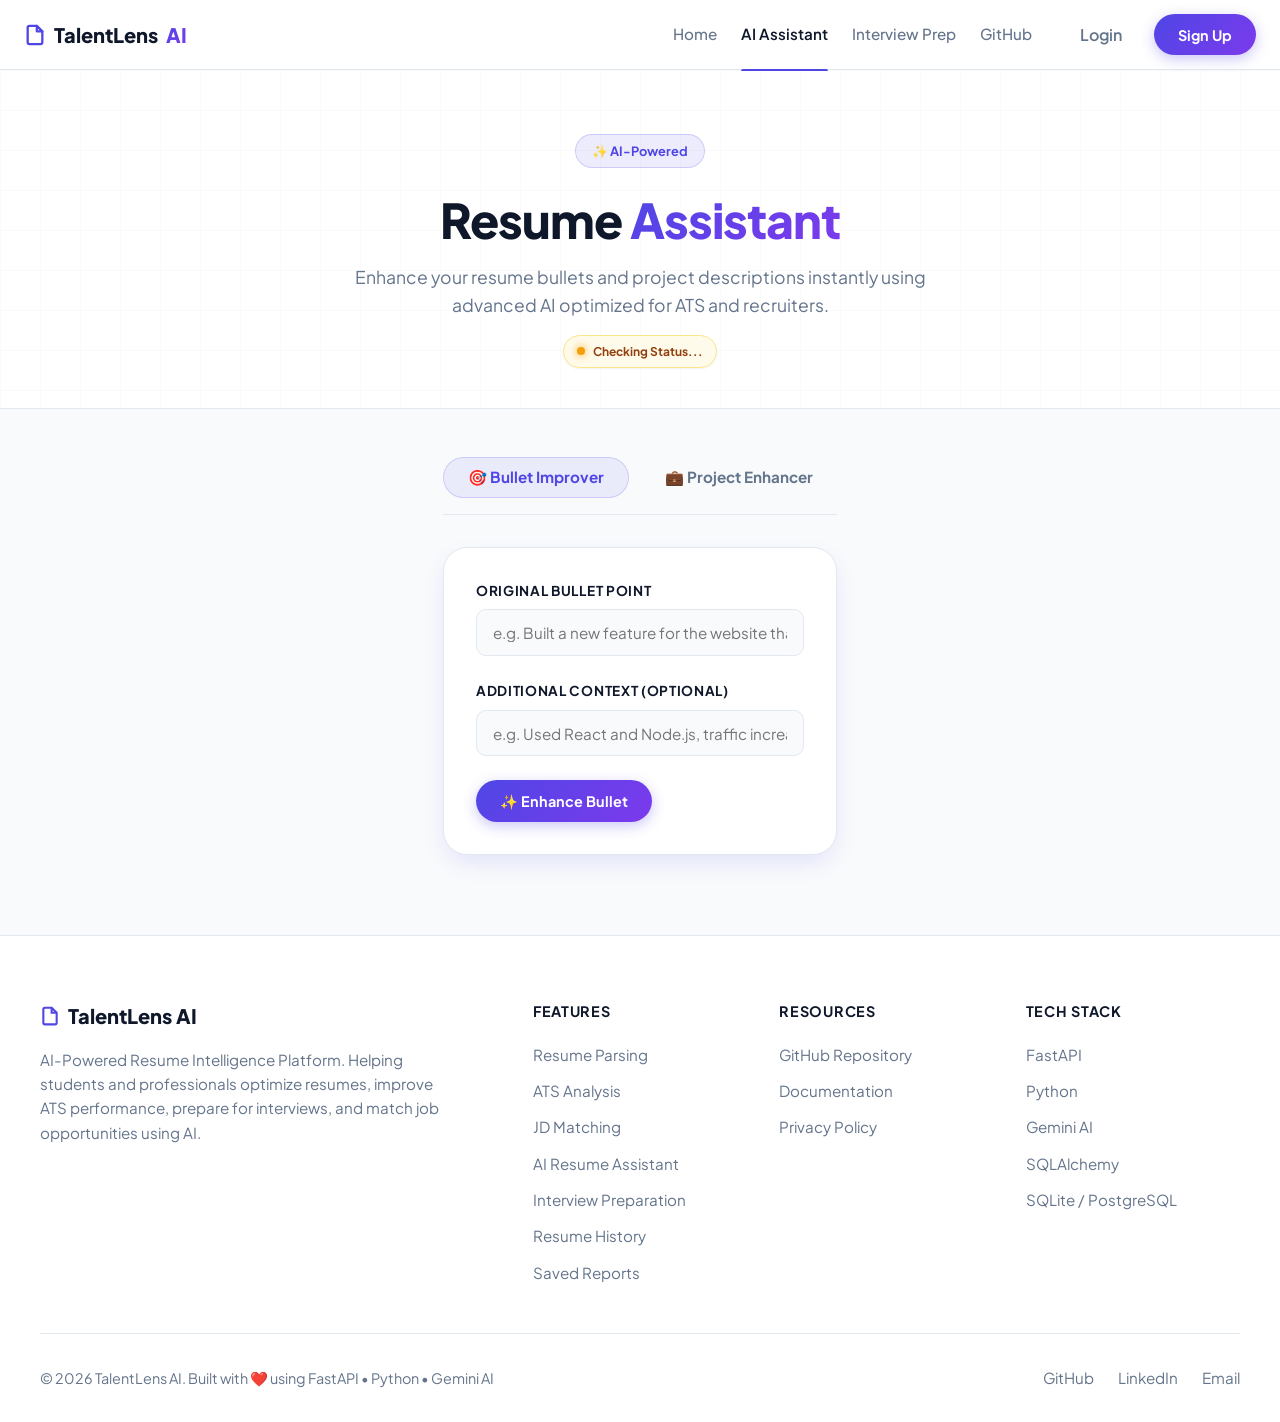
==== commit a08f2625: "Update frontend UI and backend Gemini API integration" ====
--- a/resumeai_app/frontend/ai_assistant.html
+++ b/resumeai_app/frontend/ai_assistant.html
@@ -6,783 +6,389 @@
   <title>AI Resume Assistant — TalentLens AI</title>
   <meta name="description" content="AI-powered resume bullet improver and project description enhancer. Transform your resume into an ATS-winning document."/>
   <link rel="preconnect" href="https://fonts.googleapis.com"/>
-  <link href="https://fonts.googleapis.com/css2?family=Inter:wght@300;400;500;600;700;800&display=swap" rel="stylesheet"/>
+  <link rel="preconnect" href="https://fonts.gstatic.com" crossorigin />
+  <link href="https://fonts.googleapis.com/css2?family=Plus+Jakarta+Sans:wght@400;500;600;700;800&display=swap" rel="stylesheet" />
+  <link rel="stylesheet" href="design-system.css">
   <style>
-    :root {
-      --bg:        #0A0B14;
-      --surface:   #111220;
-      --surface2:  #181929;
-      --border:    rgba(255,255,255,0.07);
-      --accent:    #6C63FF;
-      --accent2:   #A78BFA;
-      --green:     #10B981;
-      --amber:     #F59E0B;
-      --red:       #EF4444;
-      --muted:     #6B7280;
-      --text:      #F9FAFB;
-      --text-dim:  #9CA3AF;
-      --radius:    14px;
-      --shadow:    0 4px 32px rgba(0,0,0,0.5);
-    }
-    *{margin:0;padding:0;box-sizing:border-box;}
-    body{
-      background:var(--bg);
-      color:var(--text);
-      font-family:'Inter',sans-serif;
-      min-height:100vh;
-      line-height:1.6;
-    }
-
-    /* ── NAV ── */
-    nav{
-      position:sticky;top:0;z-index:100;
-      background:rgba(10,11,20,0.85);
-      backdrop-filter:blur(20px);
-      border-bottom:1px solid var(--border);
-      padding:0 2rem;
-      height:64px;
-      display:flex;align-items:center;gap:2rem;
-    }
-    .nav-logo{
-      font-size:1.3rem;font-weight:800;
-      background:linear-gradient(135deg,var(--accent),var(--accent2));
-      -webkit-background-clip:text;-webkit-text-fill-color:transparent;
-      text-decoration:none;
-    }
-    .nav-links{display:flex;gap:1.5rem;margin-left:auto;}
-    .nav-links a{
-      color:var(--text-dim);text-decoration:none;font-size:.9rem;font-weight:500;
-      transition:color .2s;padding:.3rem .6rem;border-radius:8px;
-    }
-    .nav-links a:hover{color:var(--text);background:var(--surface);}
-    .nav-links a.active{color:var(--accent);}
-
-    /* ── HERO ── */
-    .hero{
-      text-align:center;
-      padding:4rem 2rem 2rem;
-    }
-    .hero-badge{
-      display:inline-flex;align-items:center;gap:.5rem;
-      background:rgba(108,99,255,.12);border:1px solid rgba(108,99,255,.3);
-      color:var(--accent2);font-size:.8rem;font-weight:600;
-      padding:.35rem .9rem;border-radius:100px;margin-bottom:1.5rem;
-    }
-    .hero h1{
-      font-size:clamp(2rem,5vw,3.2rem);font-weight:800;
-      line-height:1.15;margin-bottom:1rem;
-      background:linear-gradient(135deg,#fff 40%,var(--accent2));
-      -webkit-background-clip:text;-webkit-text-fill-color:transparent;
-    }
-    .hero p{color:var(--text-dim);font-size:1.1rem;max-width:600px;margin:0 auto 2rem;}
-
-    /* ── LAYOUT ── */
-    .page{max-width:1100px;margin:0 auto;padding:2rem;}
-    .tabs{
-      display:flex;gap:.75rem;margin-bottom:2rem;
-      border-bottom:1px solid var(--border);padding-bottom:1rem;
-    }
-    .tab-btn{
-      background:none;border:none;cursor:pointer;
-      color:var(--text-dim);font-size:.95rem;font-weight:600;
-      padding:.6rem 1.4rem;border-radius:100px;
-      transition:all .2s;font-family:'Inter',sans-serif;
-    }
-    .tab-btn:hover{color:var(--text);background:var(--surface);}
-    .tab-btn.active{
-      color:var(--accent);
-      background:rgba(108,99,255,.12);
-      border:1px solid rgba(108,99,255,.3);
-    }
-    .tab-panel{display:none;}
-    .tab-panel.active{display:block;}
-
-    /* ── CARD ── */
-    .card{
-      background:var(--surface);
-      border:1px solid var(--border);
-      border-radius:var(--radius);
-      padding:2rem;
-      margin-bottom:1.5rem;
-    }
-    .card-title{
-      font-size:1rem;font-weight:700;margin-bottom:1.2rem;
-      display:flex;align-items:center;gap:.6rem;
-    }
-    .card-title .icon{font-size:1.2rem;}
-
-    /* ── FORM ── */
-    label{display:block;font-size:.85rem;font-weight:600;color:var(--text-dim);margin-bottom:.5rem;}
-    textarea,input,select{
-      width:100%;
-      background:var(--surface2);
-      border:1px solid var(--border);
-      border-radius:10px;
-      color:var(--text);
-      font-family:'Inter',sans-serif;
-      font-size:.9rem;
-      padding:.85rem 1rem;
-      transition:border-color .2s;
-      resize:vertical;
-    }
-    textarea:focus,input:focus,select:focus{
-      outline:none;
-      border-color:var(--accent);
-      box-shadow:0 0 0 3px rgba(108,99,255,.15);
-    }
-    textarea{min-height:120px;}
-
-    .form-row{display:grid;grid-template-columns:1fr 1fr;gap:1rem;}
-    @media(max-width:640px){.form-row{grid-template-columns:1fr;}}
-
-    .btn{
-      display:inline-flex;align-items:center;gap:.5rem;
-      background:linear-gradient(135deg,var(--accent),#8B5CF6);
-      color:#fff;border:none;border-radius:10px;
-      padding:.85rem 1.8rem;font-size:.95rem;font-weight:700;
-      cursor:pointer;transition:all .2s;font-family:'Inter',sans-serif;
-      margin-top:1rem;
-    }
-    .btn:hover{transform:translateY(-2px);box-shadow:0 8px 24px rgba(108,99,255,.4);}
-    .btn:active{transform:translateY(0);}
-    .btn:disabled{opacity:.5;cursor:not-allowed;transform:none;}
-
-    /* ── LOADING ── */
-    .loading{
-      display:none;align-items:center;gap:.75rem;
-      color:var(--accent2);font-size:.9rem;font-weight:500;
-      margin-top:1rem;
-    }
-    .loading.visible{display:flex;}
-    .spinner{
-      width:20px;height:20px;
-      border:2px solid rgba(108,99,255,.3);
-      border-top-color:var(--accent);
-      border-radius:50%;
-      animation:spin .8s linear infinite;
-    }
-    @keyframes spin{to{transform:rotate(360deg);}}
-
-    /* ── RESULTS ── */
-    .results{display:none;margin-top:1.5rem;}
-    .results.visible{display:block;}
-    .variant-grid{display:grid;grid-template-columns:repeat(auto-fit,minmax(280px,1fr));gap:1rem;}
-    .variant-card{
-      background:var(--surface2);
-      border:1px solid var(--border);
-      border-radius:12px;
-      padding:1.25rem;
-      position:relative;
-      transition:border-color .2s;
-    }
-    .variant-card:hover{border-color:rgba(108,99,255,.4);}
-    .variant-label{
-      font-size:.72rem;font-weight:700;letter-spacing:.08em;text-transform:uppercase;
-      margin-bottom:.75rem;
-      display:inline-flex;align-items:center;gap:.4rem;
-      padding:.25rem .7rem;border-radius:6px;
-    }
-    .label-ats{background:rgba(16,185,129,.12);color:var(--green);}
-    .label-pro{background:rgba(108,99,255,.12);color:var(--accent2);}
-    .label-concise{background:rgba(245,158,11,.12);color:var(--amber);}
-    .label-tech{background:rgba(59,130,246,.12);color:#60A5FA;}
-    .label-recruiter{background:rgba(236,72,153,.12);color:#F472B6;}
-    .variant-text{
-      font-size:.92rem;line-height:1.65;color:var(--text);
-      word-break:break-word;
-    }
-    .copy-btn{
-      position:absolute;top:.75rem;right:.75rem;
-      background:none;border:none;cursor:pointer;
-      color:var(--muted);font-size:.8rem;
-      padding:.3rem .6rem;border-radius:6px;
-      transition:all .2s;
-    }
-    .copy-btn:hover{color:var(--text);background:rgba(255,255,255,.06);}
-
-    /* ── ALERT ── */
-    .alert{
-      border-radius:10px;padding:1rem 1.25rem;
-      font-size:.88rem;margin-top:1rem;
-      display:flex;align-items:flex-start;gap:.75rem;
-    }
-    .alert-error{background:rgba(239,68,68,.08);border:1px solid rgba(239,68,68,.25);color:#FCA5A5;}
-    .alert-info{background:rgba(108,99,255,.08);border:1px solid rgba(108,99,255,.25);color:var(--accent2);}
-
-    /* ── GEMINI STATUS BADGE ── */
-    .ai-status-badge{
-      display:inline-flex;align-items:center;gap:.4rem;
-      font-size:.78rem;font-weight:600;padding:.3rem .8rem;border-radius:100px;
-      margin-left:auto;
-    }
-    .ai-status-badge.ready{background:rgba(16,185,129,.12);color:var(--green);border:1px solid rgba(16,185,129,.25);}
-    .ai-status-badge.fallback{background:rgba(245,158,11,.12);color:var(--amber);border:1px solid rgba(245,158,11,.25);}
-    .status-dot{width:7px;height:7px;border-radius:50%;}
-    .dot-green{background:var(--green);box-shadow:0 0 6px var(--green);}
-    .dot-amber{background:var(--amber);}
-
-    /* ── FOOTER ── */
-    footer{
-      text-align:center;padding:2rem;
-      color:var(--muted);font-size:.82rem;
-      border-top:1px solid var(--border);margin-top:4rem;
-    }
-  
-
-    
-        /* Modern Navbar CSS - Light/White */
-    .navbar {
-      position: sticky; top: 0; z-index: 1000;
-      background: rgba(255, 255, 255, 0.95);
-      backdrop-filter: blur(16px);
-      -webkit-backdrop-filter: blur(16px);
+    /* ── Hero ────────────────────────────────────────────────────────── */
+    .hero {
+      text-align: center;
+      padding: 4rem 1.5rem 2.5rem;
+      background: var(--surface);
       border-bottom: 1px solid var(--border);
-      transition: all 0.3s ease;
-      padding: 0; height: 70px;
-    }
-    .navbar.scrolled {
-      background: rgba(255, 255, 255, 1);
-      box-shadow: 0 4px 20px rgba(0,0,0,0.05);
-    }
-    .nav-inner {
-      display: flex; justify-content: space-between; align-items: center;
-      max-width: 1200px; margin: 0 auto; padding: 0 1.5rem; height: 100%;
-    }
-    .nav-left { display: flex; align-items: center; gap: 1.5rem; height: 100%; }
-    .logo {
-      font-size: 1.25rem; font-weight: 800; color: var(--text); text-decoration: none;
-      display: flex; align-items: center; gap: 0.5rem;
-    }
-    .logo svg { color: var(--primary); }
-    .logo span {
+      position: relative;
+      overflow: hidden;
+    }
+    .hero::before {
+      content: ''; position: absolute; inset: 0;
+      background-image: linear-gradient(rgba(0,0,0,0.02) 1px, transparent 1px),
+                        linear-gradient(90deg, rgba(0,0,0,0.02) 1px, transparent 1px);
+      background-size: 40px 40px; pointer-events: none;
+    }
+    .hero-badge {
+      display: inline-flex; align-items: center; gap: 0.5rem;
+      background: rgba(79,70,229,0.1); border: 1px solid rgba(79,70,229,0.2);
+      color: var(--primary); font-size: 0.8rem; font-weight: 700;
+      padding: 0.35rem 1rem; border-radius: 99px; margin-bottom: 1.5rem;
+      position: relative; z-index: 1;
+    }
+    .hero h1 {
+      font-size: clamp(2rem, 5vw, 3rem); font-weight: 800;
+      line-height: 1.15; margin-bottom: 1rem; color: var(--text);
+      position: relative; z-index: 1; letter-spacing: -0.02em;
+    }
+    .hero h1 .grad {
       background: linear-gradient(135deg, var(--primary), var(--secondary));
       -webkit-background-clip: text; -webkit-text-fill-color: transparent;
     }
-    .btn-back {
-      display: flex; align-items: center; gap: 0.4rem; color: var(--muted);
-      text-decoration: none; font-size: 0.9rem; font-weight: 600; padding: 0.4rem 0.8rem;
-      border-radius: 8px; transition: all 0.2s; background: white; border: 1px solid var(--border);
-    }
-    .btn-back:hover { color: var(--primary); border-color: var(--primary); background: rgba(79,70,229,0.05); }
+    .hero p {
+      color: var(--muted); font-size: 1.1rem; max-width: 600px;
+      margin: 0 auto; position: relative; z-index: 1;
+    }
+
+    /* ── Main Layout ─────────────────────────────────────────────────── */
+    .page-container {
+      max-width: 1000px; margin: 0 auto; padding: 3rem 1.5rem;
+    }
+
+    /* ── Tabs ────────────────────────────────────────────────────────── */
+    .tabs {
+      display: flex; gap: 0.75rem; margin-bottom: 2rem;
+      border-bottom: 1px solid var(--border); padding-bottom: 1rem;
+    }
+    .tab-btn {
+      background: none; border: none; cursor: pointer;
+      color: var(--muted); font-size: 0.95rem; font-weight: 700;
+      padding: 0.6rem 1.5rem; border-radius: 99px;
+      transition: all 0.2s; font-family: inherit;
+    }
+    .tab-btn:hover { color: var(--text); background: rgba(0,0,0,0.03); }
+    .tab-btn.active {
+      color: var(--primary);
+      background: rgba(79,70,229,0.08);
+      border: 1px solid rgba(79,70,229,0.2);
+    }
+    .tab-panel { display: none; animation: fadeIn 0.3s ease; }
+    .tab-panel.active { display: block; }
+    @keyframes fadeIn { from { opacity: 0; transform: translateY(5px); } to { opacity: 1; transform: translateY(0); } }
+
+    /* ── AI Status ───────────────────────────────────────────────────── */
+    .ai-status-badge {
+      display: inline-flex; align-items: center; gap: 0.5rem;
+      padding: 0.35rem 0.8rem; border-radius: 99px; font-size: 0.75rem; font-weight: 700;
+      margin-top: 1rem; box-shadow: var(--shadow-sm); border: 1px solid var(--border);
+      position: relative; z-index: 1;
+    }
+    .ai-status-badge.ready { background: var(--surface); color: var(--text); }
+    .ai-status-badge.fallback { background: #FFFBEB; color: #92400E; border-color: #FDE68A; }
+    .status-dot { width: 8px; height: 8px; border-radius: 50%; }
+    .dot-green { background: var(--success); box-shadow: 0 0 8px var(--success); }
+    .dot-amber { background: var(--warning); box-shadow: 0 0 8px var(--warning); }
+
+    /* ── Form Card ───────────────────────────────────────────────────── */
+    .card {
+      background: var(--surface); border: 1px solid var(--border);
+      border-radius: var(--radius-xl); padding: 2rem;
+      box-shadow: var(--shadow-hover); margin-bottom: 2rem;
+    }
+    .form-group { margin-bottom: 1.5rem; }
+    .form-label {
+      display: block; font-size: 0.85rem; font-weight: 700;
+      color: var(--text); margin-bottom: 0.5rem;
+      text-transform: uppercase; letter-spacing: 0.05em;
+    }
+    .input-field, .textarea-field {
+      width: 100%; padding: 0.8rem 1rem;
+      background: var(--bg); border: 1px solid var(--border);
+      border-radius: var(--radius-md); color: var(--text);
+      font-family: inherit; font-size: 0.95rem;
+      transition: all 0.2s;
+    }
+    .input-field:focus, .textarea-field:focus {
+      outline: none; border-color: var(--primary);
+      box-shadow: 0 0 0 3px rgba(79,70,229,0.1); background: var(--surface);
+    }
+    .textarea-field { min-height: 120px; resize: vertical; }
+
+    /* ── Alerts ──────────────────────────────────────────────────────── */
+    .alert {
+      padding: 1rem; border-radius: var(--radius-md); font-size: 0.9rem;
+      margin-bottom: 1rem; font-weight: 500; display: flex; align-items: center; gap: 0.5rem;
+    }
+    .alert-error { background: #FEF2F2; color: #991B1B; border: 1px solid #FCA5A5; }
+    .alert-info { background: #EFF6FF; color: #1E40AF; border: 1px solid #BFDBFE; }
+
+    /* ── Loading ─────────────────────────────────────────────────────── */
+    .loading-state {
+      display: none; text-align: center; padding: 3rem 0;
+    }
+    .loading-state.visible { display: block; }
+    .spinner {
+      width: 40px; height: 40px; border: 3px solid var(--border);
+      border-top-color: var(--primary); border-radius: 50%;
+      animation: spin 1s linear infinite; margin: 0 auto 1rem;
+    }
+    @keyframes spin { to { transform: rotate(360deg); } }
+
+    /* ── Results ─────────────────────────────────────────────────────── */
+    .results-container { display: none; }
+    .results-container.visible { display: block; animation: fadeIn 0.4s ease; }
+    .results-grid { display: grid; gap: 1.25rem; margin-top: 1.5rem; }
+
+    /* ── Variant Card ────────────────────────────────────────────────── */
+    .variant-card {
+      background: var(--surface); border: 1px solid var(--border);
+      border-radius: var(--radius-lg); padding: 1.5rem;
+      position: relative; box-shadow: var(--shadow-sm);
+      transition: transform 0.2s, box-shadow 0.2s;
+    }
+    .variant-card:hover {
+      transform: translateY(-2px); box-shadow: var(--shadow-md);
+      border-color: rgba(79,70,229,0.3);
+    }
+    .variant-label {
+      display: inline-block; font-size: 0.75rem; font-weight: 800;
+      padding: 0.25rem 0.75rem; border-radius: 99px; margin-bottom: 1rem;
+      text-transform: uppercase; letter-spacing: 0.05em;
+    }
+    .label-ats { background: rgba(79,70,229,0.1); color: var(--primary); }
+    .label-pro { background: rgba(16,185,129,0.1); color: var(--success); }
+    .label-concise { background: rgba(245,158,11,0.1); color: #B45309; }
+    .label-tech { background: rgba(124,58,237,0.1); color: var(--secondary); }
+    .label-recruiter { background: rgba(236,72,153,0.1); color: #BE185D; }
     
-    .nav-right { display: flex; align-items: center; gap: 2rem; }
-    .nav-links { display: flex; align-items: center; gap: 1.5rem; height: 100%; }
+    .variant-text { color: var(--text); font-size: 0.95rem; line-height: 1.6; }
     
-    .nav-link {
-      color: var(--muted);
-      text-decoration: none;
-      font-size: 0.95rem;
-      font-weight: 500;
-      position: relative;
-      padding: 1.5rem 0; /* to center it vertically in 70px */
-      transition: color 0.2s ease;
-      display: flex; align-items: center;
-    }
-    .nav-link:hover { color: var(--primary); }
-    .nav-link::after {
-      content: ''; position: absolute; bottom: 0; left: 0; width: 0%; height: 2px;
-      background: var(--primary); transition: width 0.2s ease; border-radius: 2px 2px 0 0;
-    }
-    .nav-link:hover::after, .nav-link.active::after { width: 100%; }
-    .nav-link.active { color: var(--text); font-weight: 600; }
-    
-    .auth-buttons { display: flex; align-items: center; gap: 1rem; }
-    .login-link { padding: 0.5rem 1rem; border-radius: 8px; transition: background 0.2s; color: var(--muted); text-decoration: none; font-weight: 600;}
-    .login-link:hover { background: rgba(0,0,0,0.05); color: var(--text); }
-    .signup-btn {
-      background: linear-gradient(135deg, var(--primary), var(--secondary));
-      color: white; border: none; padding: 0.6rem 1.25rem; border-radius: 8px;
-      font-weight: 600; font-size: 0.95rem; cursor: pointer; transition: transform 0.2s, box-shadow 0.2s;
-    }
-    .signup-btn:hover { transform: translateY(-1px); box-shadow: 0 4px 12px rgba(79,70,229,0.3); }
-
-    /* Profile Dropdown */
-    .profile-dropdown { position: relative; }
-    .profile-btn {
-      background: white; color: var(--text);
-      border: 1px solid var(--border); padding: 0.5rem 1rem; border-radius: 20px;
-      font-weight: 600; cursor: pointer; display: flex; align-items: center; gap: 0.5rem;
-      transition: background 0.2s;
-    }
-    .profile-btn:hover { background: rgba(0,0,0,0.02); border-color: #cbd5e1; }
-    .profile-menu {
-      position: absolute; top: calc(100% + 1rem); right: 0;
-      background: white; border: 1px solid var(--border); border-radius: 12px;
-      box-shadow: 0 10px 25px rgba(0,0,0,0.1); width: 220px;
-      opacity: 0; visibility: hidden; transform: translateY(-10px);
-      transition: all 0.2s; z-index: 1000;
-    }
-    .profile-dropdown:hover .profile-menu { opacity: 1; visibility: visible; transform: translateY(0); }
-    .profile-header { padding: 1rem; border-bottom: 1px solid var(--border); }
-    .profile-header strong { display: block; color: var(--text); font-size: 0.95rem; }
-    .profile-header small { color: var(--muted); font-size: 0.8rem; }
-    .profile-item {
-      display: block; width: 100%; text-align: left; padding: 0.75rem 1rem;
-      border: none; background: none; color: var(--text); text-decoration: none;
-      font-size: 0.9rem; font-weight: 500; cursor: pointer; transition: background 0.2s;
-    }
-    .profile-item:hover { background: rgba(79,70,229,0.05); color: var(--primary); }
-    .logout-btn { color: var(--danger); border-top: 1px solid var(--border); border-radius: 0 0 12px 12px; }
-    .logout-btn:hover { background: rgba(239,68,68,0.05); color: var(--danger); }
-
-    /* Responsive Navbar */
-    .mobile-menu-btn { display: none; background: none; border: none; color: var(--text); cursor: pointer; }
-    @media (max-width: 768px) {
-      .nav-links, .auth-buttons, .profile-dropdown { display: none; }
-      .nav-right { flex-direction: column; width: 100%; position: absolute; top: 100%; left: 0; background: white; border-bottom: 1px solid var(--border); padding: 1rem; gap: 1rem; display: none; box-shadow: 0 10px 20px rgba(0,0,0,0.05); }
-      .nav-right.show { display: flex; }
-      .mobile-menu-btn { display: block; }
-    }
-    
-    /* ── Toasts ───────────────────────────────────────── */
-    .toast-container {
-      position: fixed; top: 20px; right: 20px; z-index: 9999;
-      display: flex; flex-direction: column; gap: 10px;
-    }
-    .toast {
-      background: #1e293b; color: white; padding: 16px 24px; border-radius: 12px;
-      box-shadow: 0 10px 30px rgba(0,0,0,0.5); border-left: 4px solid var(--primary);
-      display: flex; align-items: center; gap: 12px; font-weight: 600; font-size: 0.95rem;
-      animation: toast-in 0.3s cubic-bezier(0.68, -0.55, 0.265, 1.55) forwards;
-      opacity: 0; transform: translateX(100%);
-    }
-    .toast.success { border-left-color: #10B981; }
-    .toast.error { border-left-color: #EF4444; }
-    @keyframes toast-in { to { opacity: 1; transform: translateX(0); } }
-    @keyframes toast-out { to { opacity: 0; transform: translateX(100%); } }
-
-</style>
+    .copy-btn {
+      position: absolute; top: 1.25rem; right: 1.25rem;
+      background: var(--bg); border: 1px solid var(--border);
+      color: var(--muted); font-size: 0.8rem; font-weight: 600;
+      padding: 0.4rem 0.8rem; border-radius: var(--radius-md);
+      cursor: pointer; transition: all 0.2s;
+    }
+    .copy-btn:hover { background: var(--border); color: var(--text); }
+  </style>
 </head>
 <body>
 
-<nav class="navbar">
-  <div class="nav-inner">
-    <div class="nav-left" id="navLeft">
-      <a href="index.html" class="logo">
-        <svg xmlns="http://www.w3.org/2000/svg" width="22" height="22" viewBox="0 0 24 24" fill="none" stroke="var(--primary)" stroke-width="2.5" stroke-linecap="round" stroke-linejoin="round"><path d="M14 2H6a2 2 0 0 0-2 2v16a2 2 0 0 0 2 2h12a2 2 0 0 0 2-2V8z"/><polyline points="14 2 14 8 20 8"/></svg>
-        TalentLens<span>AI</span>
-      </a>
+  <nav class="navbar" id="main-nav"></nav>
+
+  <header class="hero">
+    <div class="hero-badge">✨ AI-Powered</div>
+    <h1>Resume <span class="grad">Assistant</span></h1>
+    <p>Enhance your resume bullets and project descriptions instantly using advanced AI optimized for ATS and recruiters.</p>
+    <div id="aiStatusBadge" class="ai-status-badge fallback">
+      <span class="status-dot dot-amber"></span> Checking Status...
     </div>
-    <button class="mobile-menu-btn" onclick="document.getElementById('navRight').classList.toggle('show')">
-      <svg xmlns="http://www.w3.org/2000/svg" width="24" height="24" viewBox="0 0 24 24" fill="none" stroke="currentColor" stroke-width="2"><line x1="3" y1="12" x2="21" y2="12"></line><line x1="3" y1="6" x2="21" y2="6"></line><line x1="3" y1="18" x2="21" y2="18"></line></svg>
-    </button>
-    <div class="nav-right" id="navRight"></div>
-  </div>
-</nav>
-
-<div class="hero">
-  <div class="hero-badge">✨ Powered by Gemini 1.5 Flash</div>
-  <h1>AI Resume Assistant</h1>
-  <p>Transform every bullet point and project description into ATS-winning, recruiter-approved content — in seconds.</p>
-</div>
-
-<div class="page">
-  <!-- Tabs -->
-  <div class="tabs">
-    <button class="tab-btn active" onclick="switchTab('bullet')">⚡ Bullet Improver</button>
-    <button class="tab-btn" onclick="switchTab('project')">🚀 Project Enhancer</button>
-  </div>
-
-  <!-- ── Bullet Improver Panel ── -->
-  <div class="tab-panel active" id="tab-bullet">
-    <div class="card">
-      <div class="card-title"><span class="icon">⚡</span> Resume Bullet Improver</div>
-      <p style="color:var(--text-dim);font-size:.9rem;margin-bottom:1.5rem;">
-        Paste any resume bullet and get 3 AI-optimized variants: ATS-friendly, professionally polished, and ultra-concise.
-      </p>
-
-      <label for="bulletInput">Original Bullet Point</label>
-      <textarea id="bulletInput" placeholder="e.g. Worked on the backend of the company website to fix some bugs and add new features"></textarea>
-
-      <div style="margin-top:1rem;">
-        <label for="bulletContext">Context</label>
-        <select id="bulletContext">
-          <option value="experience">Work Experience</option>
-          <option value="project">Project</option>
-        </select>
-      </div>
-
-      <button class="btn" id="bulletBtn" onclick="improveBullet()">
-        ✨ Improve Bullet
-      </button>
-
-      <div class="loading" id="bulletLoading">
+  </header>
+
+  <main class="page-container">
+    
+    <div class="tabs">
+      <button class="tab-btn active" onclick="switchTab('bullet')">🎯 Bullet Improver</button>
+      <button class="tab-btn" onclick="switchTab('project')">💼 Project Enhancer</button>
+    </div>
+
+    <!-- ── BULLET IMPROVER ── -->
+    <section id="tab-bullet" class="tab-panel active">
+      <div class="card">
+        <div id="bulletError"></div>
+        <div class="form-group">
+          <label class="form-label">Original Bullet Point</label>
+          <input type="text" id="bulletInput" class="input-field" placeholder="e.g. Built a new feature for the website that increased traffic.">
+        </div>
+        <div class="form-group">
+          <label class="form-label">Additional Context (Optional)</label>
+          <input type="text" id="bulletContext" class="input-field" placeholder="e.g. Used React and Node.js, traffic increased by 40% in 2 months.">
+        </div>
+        <button class="btn-primary" id="bulletBtn" onclick="improveBullet()">
+          ✨ Enhance Bullet
+        </button>
+      </div>
+
+      <div id="bulletLoading" class="loading-state">
         <div class="spinner"></div>
-        Generating AI-powered variants…
-      </div>
-
-      <div id="bulletError"></div>
-
-      <div class="results" id="bulletResults">
-        <div class="variant-grid" id="bulletGrid"></div>
-      </div>
-    </div>
-  </div>
-
-  <!-- ── Project Enhancer Panel ── -->
-  <div class="tab-panel" id="tab-project">
-    <div class="card">
-      <div class="card-title"><span class="icon">🚀</span> Project Description Enhancer</div>
-      <p style="color:var(--text-dim);font-size:.9rem;margin-bottom:1.5rem;">
-        Enter your project name and description to get ATS-optimized, technically rich, and recruiter-friendly versions.
-      </p>
-
-      <div class="form-row">
-        <div>
-          <label for="projectName">Project Name</label>
-          <input type="text" id="projectName" placeholder="e.g. SkillSwap Platform"/>
+        <p style="color: var(--muted); font-weight: 500;">Analyzing and rewriting...</p>
+      </div>
+
+      <div id="bulletResults" class="results-container">
+        <h3 style="font-size: 1.25rem; font-weight: 800; margin-bottom: 0.5rem;">Enhanced Variations</h3>
+        <p style="color: var(--muted); font-size: 0.9rem;">Choose the version that best fits your resume style.</p>
+        <div class="results-grid" id="bulletGrid"></div>
+      </div>
+    </section>
+
+    <!-- ── PROJECT ENHANCER ── -->
+    <section id="tab-project" class="tab-panel">
+      <div class="card">
+        <div id="projectError"></div>
+        <div class="form-group">
+          <label class="form-label">Project Name / Tech Stack</label>
+          <input type="text" id="projectName" class="input-field" placeholder="e.g. E-Commerce Platform (React, Node, MongoDB)">
         </div>
-        <div>
-          <!-- spacer -->
+        <div class="form-group">
+          <label class="form-label">What did you build? What was the impact?</label>
+          <textarea id="projectDesc" class="textarea-field" placeholder="e.g. Created a full-stack e-commerce site with user authentication and Stripe payment integration. Handled 500+ daily visitors."></textarea>
         </div>
-      </div>
-
-      <div style="margin-top:1rem;">
-        <label for="projectDesc">Project Description</label>
-        <textarea id="projectDesc" placeholder="e.g. Built a peer-to-peer skill exchange platform using FastAPI and React. Users can offer and request skill sessions."></textarea>
-      </div>
-
-      <button class="btn" id="projectBtn" onclick="enhanceProject()">
-        ✨ Enhance Description
-      </button>
-
-      <div class="loading" id="projectLoading">
+        <button class="btn-primary" id="projectBtn" onclick="enhanceProject()">
+          ✨ Generate Project Bullets
+        </button>
+      </div>
+
+      <div id="projectLoading" class="loading-state">
         <div class="spinner"></div>
-        Generating AI-powered descriptions…
-      </div>
-
-      <div id="projectError"></div>
-
-      <div class="results" id="projectResults">
-        <div class="variant-grid" id="projectGrid"></div>
-      </div>
-    </div>
-  </div>
-</div>
-
-
-<!-- ── Modern Footer ───────────────────────────────────────────────────────── -->
-<footer style="background: white; border-top: 1px solid var(--border); padding: 4rem 2rem 2rem; margin-top: 4rem; color: var(--text);">
-  <div style="max-width: 1200px; margin: 0 auto;">
-    <div style="display: grid; grid-template-columns: repeat(auto-fit, minmax(200px, 1fr)); gap: 2rem; margin-bottom: 3rem;">
-      <div style="grid-column: span 2;">
-        <div style="font-weight: 800; font-size: 1.25rem; display: flex; align-items: center; gap: 0.5rem; margin-bottom: 1rem;">
-          <svg xmlns="http://www.w3.org/2000/svg" width="20" height="20" viewBox="0 0 24 24" fill="none" stroke="url(#footer-grad)" stroke-width="2.5"><defs><linearGradient id="footer-grad" x1="0" y1="0" x2="1" y2="1"><stop offset="0%" stop-color="var(--primary)"/><stop offset="100%" stop-color="var(--secondary)"/></linearGradient></defs><path d="M14 2H6a2 2 0 0 0-2 2v16a2 2 0 0 0 2 2h12a2 2 0 0 0 2-2V8z"/><polyline points="14 2 14 8 20 8"/></svg>
-          TalentLens AI
-        </div>
-        <p style="color: var(--muted); font-size: 0.95rem; line-height: 1.6; max-width: 400px;">
-          AI-Powered Resume Intelligence Platform. Helping students and professionals optimize resumes, improve ATS performance, prepare for interviews, and match job opportunities using AI.
-        </p>
-      </div>
-      
-      <div>
-        <h4 style="font-size: 0.9rem; font-weight: 700; margin-bottom: 1.25rem; text-transform: uppercase; letter-spacing: 0.05em;">Features</h4>
-        <div style="display: flex; flex-direction: column; gap: 0.75rem;">
-          <a href="#" style="color: var(--muted); text-decoration: none; font-size: 0.95rem; transition: color 0.2s;" onmouseover="this.style.color='var(--primary)'" onmouseout="this.style.color='var(--muted)'">Resume Parsing</a>
-          <a href="#" style="color: var(--muted); text-decoration: none; font-size: 0.95rem; transition: color 0.2s;" onmouseover="this.style.color='var(--primary)'" onmouseout="this.style.color='var(--muted)'">ATS Analysis</a>
-          <a href="#" style="color: var(--muted); text-decoration: none; font-size: 0.95rem; transition: color 0.2s;" onmouseover="this.style.color='var(--primary)'" onmouseout="this.style.color='var(--muted)'">JD Matching</a>
-          <a href="ai_assistant.html" style="color: var(--muted); text-decoration: none; font-size: 0.95rem; transition: color 0.2s;" onmouseover="this.style.color='var(--primary)'" onmouseout="this.style.color='var(--muted)'">AI Resume Assistant</a>
-          <a href="interview_prep.html" style="color: var(--muted); text-decoration: none; font-size: 0.95rem; transition: color 0.2s;" onmouseover="this.style.color='var(--primary)'" onmouseout="this.style.color='var(--muted)'">Interview Preparation</a>
-          <a href="history.html" style="color: var(--muted); text-decoration: none; font-size: 0.95rem; transition: color 0.2s;" onmouseover="this.style.color='var(--primary)'" onmouseout="this.style.color='var(--muted)'">Resume History</a>
-          <a href="reports.html" style="color: var(--muted); text-decoration: none; font-size: 0.95rem; transition: color 0.2s;" onmouseover="this.style.color='var(--primary)'" onmouseout="this.style.color='var(--muted)'">Saved Reports</a>
-        </div>
-      </div>
-      
-      <div>
-        <h4 style="font-size: 0.9rem; font-weight: 700; margin-bottom: 1.25rem; text-transform: uppercase; letter-spacing: 0.05em;">Resources</h4>
-        <div style="display: flex; flex-direction: column; gap: 0.75rem;">
-          <a href="https://github.com/AbhijaySinghPanwar/resumeAI" target="_blank" style="color: var(--muted); text-decoration: none; font-size: 0.95rem; transition: color 0.2s;" onmouseover="this.style.color='var(--primary)'" onmouseout="this.style.color='var(--muted)'">GitHub Repository</a>
-          <a href="#" style="color: var(--muted); text-decoration: none; font-size: 0.95rem; transition: color 0.2s;" onmouseover="this.style.color='var(--primary)'" onmouseout="this.style.color='var(--muted)'">Documentation</a>
-          <a href="#" style="color: var(--muted); text-decoration: none; font-size: 0.95rem; transition: color 0.2s;" onmouseover="this.style.color='var(--primary)'" onmouseout="this.style.color='var(--muted)'">Privacy Policy</a>
-        </div>
-      </div>
-      
-      <div>
-        <h4 style="font-size: 0.9rem; font-weight: 700; margin-bottom: 1.25rem; text-transform: uppercase; letter-spacing: 0.05em;">Tech Stack</h4>
-        <div style="display: flex; flex-direction: column; gap: 0.75rem;">
-          <span style="color: var(--muted); font-size: 0.95rem;">FastAPI</span>
-          <span style="color: var(--muted); font-size: 0.95rem;">Python</span>
-          <span style="color: var(--muted); font-size: 0.95rem;">Gemini AI</span>
-          <span style="color: var(--muted); font-size: 0.95rem;">SQLAlchemy</span>
-          <span style="color: var(--muted); font-size: 0.95rem;">SQLite / PostgreSQL</span>
-        </div>
-      </div>
-    </div>
-    
-    <div style="border-top: 1px solid var(--border); padding-top: 2rem; display: flex; flex-wrap: wrap; justify-content: space-between; align-items: center; gap: 1rem;">
-      <div style="color: var(--muted); font-size: 0.9rem;">
-        &copy; 2026 TalentLens AI. Built with ❤️ using FastAPI &bull; Python &bull; Gemini AI
-      </div>
-      <div style="display: flex; gap: 1.5rem;">
-        <a href="https://github.com/AbhijaySinghPanwar/resumeAI" target="_blank" style="color: var(--muted); text-decoration: none; font-weight: 500; font-size: 0.95rem; transition: color 0.2s;" onmouseover="this.style.color='var(--primary)'" onmouseout="this.style.color='var(--muted)'">GitHub</a>
-        <a href="#" style="color: var(--muted); text-decoration: none; font-weight: 500; font-size: 0.95rem; transition: color 0.2s;" onmouseover="this.style.color='var(--primary)'" onmouseout="this.style.color='var(--muted)'">LinkedIn</a>
-        <a href="#" style="color: var(--muted); text-decoration: none; font-weight: 500; font-size: 0.95rem; transition: color 0.2s;" onmouseover="this.style.color='var(--primary)'" onmouseout="this.style.color='var(--muted)'">Email</a>
-      </div>
-    </div>
-  </div>
-</footer>
-
-
-
-<script>
-// ── Navbar & Toast Logic ──────────────────────────────────────────────────
-const API = 'http://localhost:8000';
-
-function getToken() { return localStorage.getItem('auth_token'); }
-function getUser()  {
-  const u = localStorage.getItem('auth_user');
-  return u ? JSON.parse(u) : null;
-}
-function doLogout() {
-  const token = getToken();
-  if (token) {
-    fetch(`${API}/auth/logout`, {
-      method: 'POST',
-      headers: { 'Authorization': 'Bearer ' + token }
-    }).catch(() => {});
-  }
-  localStorage.removeItem('auth_token');
-  localStorage.removeItem('auth_user');
-  window.location.href = 'login.html';
-}
-
-function showToast(message, type='success') {
-  let container = document.getElementById('toast-container');
-  if(!container) {
-    container = document.createElement('div');
-    container.id = 'toast-container';
-    container.className = 'toast-container';
-    document.body.appendChild(container);
-  }
-  const toast = document.createElement('div');
-  toast.className = `toast ${type}`;
-  toast.innerHTML = type === 'success' ? `✅ ${message}` : `❌ ${message}`;
-  container.appendChild(toast);
-  setTimeout(() => {
-    toast.style.animation = 'toast-out 0.3s ease forwards';
-    setTimeout(() => toast.remove(), 300);
-  }, 4000);
-}
-
-function renderNav() {
-  const user = getUser();
-  const navRight = document.getElementById('navRight');
-  const navLeft = document.getElementById('navLeft');
-  const currentPath = window.location.pathname.split('/').pop() || 'index.html';
-  const isActive = (path) => currentPath === path ? 'active' : '';
-
-  if (navLeft) {
-    if (currentPath !== 'index.html') {
-      navLeft.innerHTML = `
-        <a href="index.html" class="logo">
-          <svg xmlns="http://www.w3.org/2000/svg" width="22" height="22" viewBox="0 0 24 24" fill="none" stroke="var(--primary)" stroke-width="2.5" stroke-linecap="round" stroke-linejoin="round"><path d="M14 2H6a2 2 0 0 0-2 2v16a2 2 0 0 0 2 2h12a2 2 0 0 0 2-2V8z"/><polyline points="14 2 14 8 20 8"/></svg>
-          TalentLens<span>AI</span>
-        </a>
-        <a href="index.html" class="btn-back">← Back to Home</a>
+        <p style="color: var(--muted); font-weight: 500;">Structuring project impact...</p>
+      </div>
+
+      <div id="projectResults" class="results-container">
+        <h3 style="font-size: 1.25rem; font-weight: 800; margin-bottom: 0.5rem;">Project Bullet Variations</h3>
+        <p style="color: var(--muted); font-size: 0.9rem;">Copy the version that aligns with the job description.</p>
+        <div class="results-grid" id="projectGrid"></div>
+      </div>
+    </section>
+
+  </main>
+
+  <footer class="site-footer" id="main-footer"></footer>
+
+  <script src="shared.js"></script>
+  <script>
+    // ── Check Gemini status on load ───────────────────────────────────────────────
+    async function checkAIStatus() {
+      try {
+        const r = await fetch(`${API}/ai/status`);
+        const d = await r.json();
+        const badge = document.getElementById('aiStatusBadge');
+        if (d.available) {
+          badge.className = 'ai-status-badge ready';
+          badge.innerHTML = `<span class="status-dot dot-green"></span> ${d.active_model.split('/')[1] || 'Gemini Ready'}`;
+        } else {
+          badge.className = 'ai-status-badge fallback';
+          badge.innerHTML = '<span class="status-dot dot-amber"></span> Fallback Mode';
+          showAlert('bulletError', '⚠ GEMINI_API_KEY is not set. Using smart fallback responses. Set the key in your environment to enable full AI generation.', 'info');
+        }
+      } catch (_) {}
+    }
+    checkAIStatus();
+
+    // Auto-switch tab if navigated from the dashboard's Project Enhancer card
+    (function() {
+      const savedTab = localStorage.getItem('ai_tab');
+      if (savedTab) {
+        localStorage.removeItem('ai_tab');
+        switchTab(savedTab);
+      }
+    })();
+
+    // ── Tabs ──────────────────────────────────────────────────────────────────────
+    function switchTab(name) {
+      document.querySelectorAll('.tab-btn').forEach((b,i) => {
+        b.classList.toggle('active', ['bullet','project'][i] === name);
+      });
+      document.querySelectorAll('.tab-panel').forEach(p => p.classList.remove('active'));
+      document.getElementById(`tab-${name}`).classList.add('active');
+    }
+
+    // ── Error / alert ─────────────────────────────────────────────────────────────
+    function showAlert(id, msg, type='error') {
+      const el = document.getElementById(id);
+      if (!el) return;
+      el.innerHTML = `<div class="alert alert-${type}">${msg}</div>`;
+    }
+    function clearAlert(id) { document.getElementById(id).innerHTML = ''; }
+
+    // ── Copy to clipboard ─────────────────────────────────────────────────────────
+    function copyText(text, btn) {
+      navigator.clipboard.writeText(text).then(() => {
+        btn.textContent = '✓ Copied!';
+        setTimeout(() => btn.textContent = '⎘ Copy', 1800);
+      });
+    }
+
+    // ── Variant card builder ──────────────────────────────────────────────────────
+    function buildVariantCard(label, labelClass, text) {
+      const card = document.createElement('div');
+      card.className = 'variant-card';
+      card.innerHTML = `
+        <span class="variant-label ${labelClass}">${label}</span>
+        <button class="copy-btn" onclick="copyText(this.closest('.variant-card').querySelector('.variant-text').textContent, this)">⎘ Copy</button>
+        <p class="variant-text">${text}</p>
       `;
-    } else {
-      navLeft.innerHTML = `
-        <a href="index.html" class="logo">
-          <svg xmlns="http://www.w3.org/2000/svg" width="22" height="22" viewBox="0 0 24 24" fill="none" stroke="var(--primary)" stroke-width="2.5" stroke-linecap="round" stroke-linejoin="round"><path d="M14 2H6a2 2 0 0 0-2 2v16a2 2 0 0 0 2 2h12a2 2 0 0 0 2-2V8z"/><polyline points="14 2 14 8 20 8"/></svg>
-          TalentLens<span>AI</span>
-        </a>
-      `;
-    }
-  }
-
-  if (!navRight) return;
-
-  if (user) {
-    navRight.innerHTML = `
-      <div class="nav-links">
-        <a href="index.html" class="nav-link ${isActive('index.html')}">Dashboard</a>
-        <a href="history.html" class="nav-link ${isActive('history.html')}">History</a>
-        <a href="reports.html" class="nav-link ${isActive('reports.html')}">Reports</a>
-        <a href="ai_assistant.html" class="nav-link ${isActive('ai_assistant.html')}">AI Assistant</a>
-        <a href="interview_prep.html" class="nav-link ${isActive('interview_prep.html')}">Interview Prep</a>
-      </div>
-      <div class="profile-dropdown">
-        <button class="nav-badge profile-btn">
-          <span>👤 ${user.name.split(' ')[0]} ▼</span>
-        </button>
-        <div class="profile-menu">
-          <div class="profile-header">
-            <strong>${user.name}</strong>
-            <small>${user.email}</small>
-          </div>
-          <a href="index.html" class="profile-item">Dashboard</a>
-          <a href="history.html" class="profile-item">History</a>
-          <a href="reports.html" class="profile-item">Reports</a>
-          <button class="profile-item logout-btn" onclick="doLogout()">Logout</button>
-        </div>
-      </div>
-    `;
-  } else {
-    navRight.innerHTML = `
-      <div class="nav-links">
-        <a href="index.html" class="nav-link ${isActive('index.html')}">Home</a>
-        <a href="ai_assistant.html" class="nav-link ${isActive('ai_assistant.html')}">AI Assistant</a>
-        <a href="interview_prep.html" class="nav-link ${isActive('interview_prep.html')}">Interview Prep</a>
-        <a href="https://github.com/AbhijaySinghPanwar/resumeAI" target="_blank" class="nav-link">GitHub</a>
-      </div>
-      <div class="auth-buttons">
-        <a href="login.html" class="login-link">Login</a>
-        <button class="btn-nav signup-btn" onclick="window.location.href='signup.html'">Sign Up</button>
-      </div>
-    `;
-  }
-}
-renderNav();
-
-window.addEventListener('scroll', () => {
-  const nav = document.querySelector('.navbar');
-  if (nav && window.scrollY > 10) {
-    nav.classList.add('scrolled');
-  } else if(nav) {
-    nav.classList.remove('scrolled');
-  }
-});
-</script>
-
-<script>
-const API = 'http://localhost:8000';
-
-// ── Check Gemini status on load ───────────────────────────────────────────────
-async function checkAIStatus() {
-  try {
-    const r = await fetch(`${API}/ai/status`);
-    const d = await r.json();
-    const badge = document.getElementById('aiStatusBadge');
-    if (d.available) {
-      badge.className = 'ai-status-badge ready';
-      badge.innerHTML = `<span class="status-dot dot-green"></span> ${d.active_model.split('/')[1] || 'Gemini Ready'}`;
-    } else {
-      badge.className = 'ai-status-badge fallback';
-      badge.innerHTML = '<span class="status-dot dot-amber"></span> Fallback Mode';
-      showAlert('bulletError', '⚠ GEMINI_API_KEY is not set. Using smart fallback responses. Set the key in your environment to enable full AI generation.', 'info');
-    }
-  } catch (_) {}
-}
-checkAIStatus();
-
-// Auto-switch tab if navigated from the dashboard's Project Enhancer card
-(function() {
-  const savedTab = localStorage.getItem('ai_tab');
-  if (savedTab) {
-    localStorage.removeItem('ai_tab');
-    switchTab(savedTab);
-  }
-})();
-
-// ── Tabs ──────────────────────────────────────────────────────────────────────
-function switchTab(name) {
-  document.querySelectorAll('.tab-btn').forEach((b,i) => {
-    b.classList.toggle('active', ['bullet','project'][i] === name);
-  });
-  document.querySelectorAll('.tab-panel').forEach(p => p.classList.remove('active'));
-  document.getElementById(`tab-${name}`).classList.add('active');
-}
-
-// ── Error / alert ─────────────────────────────────────────────────────────────
-function showAlert(id, msg, type='error') {
-  const el = document.getElementById(id);
-  if (!el) return;
-  el.innerHTML = `<div class="alert alert-${type}">${msg}</div>`;
-}
-function clearAlert(id) { document.getElementById(id).innerHTML = ''; }
-
-// ── Copy to clipboard ─────────────────────────────────────────────────────────
-function copyText(text, btn) {
-  navigator.clipboard.writeText(text).then(() => {
-    btn.textContent = '✓ Copied!';
-    setTimeout(() => btn.textContent = '⎘ Copy', 1800);
-  });
-}
-
-// ── Variant card builder ──────────────────────────────────────────────────────
-function buildVariantCard(label, labelClass, text) {
-  const card = document.createElement('div');
-  card.className = 'variant-card';
-  card.innerHTML = `
-    <span class="variant-label ${labelClass}">${label}</span>
-    <button class="copy-btn" onclick="copyText(this.closest('.variant-card').querySelector('.variant-text').textContent, this)">⎘ Copy</button>
-    <p class="variant-text">${text}</p>
-  `;
-  return card;
-}
-
-// ── Bullet Improver ───────────────────────────────────────────────────────────
-async function improveBullet() {
-  const bullet  = document.getElementById('bulletInput').value.trim();
-  const context = document.getElementById('bulletContext').value;
-  if (!bullet) { showAlert('bulletError', 'Please enter a bullet point.'); return; }
-
-  clearAlert('bulletError');
-  document.getElementById('bulletResults').classList.remove('visible');
-  document.getElementById('bulletLoading').classList.add('visible');
-  document.getElementById('bulletBtn').disabled = true;
-
-  try {
-    const r = await fetch(`${API}/ai/improve-bullet`, {
-      method: 'POST',
-      headers: {'Content-Type':'application/json'},
-      body: JSON.stringify({bullet, context}),
-    });
-    if (!r.ok) {
-      const err = await r.json();
-      throw new Error(err.detail || `HTTP ${r.status}`);
-    }
-    const d = await r.json();
-    const grid = document.getElementById('bulletGrid');
-    grid.innerHTML = '';
-    grid.appendChild(buildVariantCard('🎯 ATS Optimized',   'label-ats',     d.ats_version));
-    grid.appendChild(buildVariantCard('💼 Professional',    'label-pro',     d.professional_version));
-    grid.appendChild(buildVariantCard('⚡ Concise',         'label-concise', d.concise_version));
-    document.getElementById('bulletResults').classList.add('visible');
-  } catch (err) {
-    showAlert('bulletError', `Error: ${err.message}`);
-  } finally {
-    document.getElementById('bulletLoading').classList.remove('visible');
-    document.getElementById('bulletBtn').disabled = false;
-  }
-}
-
-// ── Project Enhancer ──────────────────────────────────────────────────────────
-async function enhanceProject() {
-  const project_name = document.getElementById('projectName').value.trim();
-  const description  = document.getElementById('projectDesc').value.trim();
-  if (!project_name) { showAlert('projectError', 'Please enter a project name.'); return; }
-  if (!description)  { showAlert('projectError', 'Please enter a project description.'); return; }
-
-  clearAlert('projectError');
-  document.getElementById('projectResults').classList.remove('visible');
-  document.getElementById('projectLoading').classList.add('visible');
-  document.getElementById('projectBtn').disabled = true;
-
-  try {
-    const r = await fetch(`${API}/ai/enhance-project`, {
-      method: 'POST',
-      headers: {'Content-Type':'application/json'},
-      body: JSON.stringify({project_name, description}),
-    });
-    if (!r.ok) {
-      const err = await r.json();
-      throw new Error(err.detail || `HTTP ${r.status}`);
-    }
-    const d = await r.json();
-    const grid = document.getElementById('projectGrid');
-    grid.innerHTML = '';
-    grid.appendChild(buildVariantCard('🎯 ATS Optimized',   'label-ats',      d.ats_version));
-    grid.appendChild(buildVariantCard('🔧 Technical',       'label-tech',     d.technical_version));
-    grid.appendChild(buildVariantCard('🤝 Recruiter View',  'label-recruiter', d.recruiter_version));
-    document.getElementById('projectResults').classList.add('visible');
-  } catch (err) {
-    showAlert('projectError', `Error: ${err.message}`);
-  } finally {
-    document.getElementById('projectLoading').classList.remove('visible');
-    document.getElementById('projectBtn').disabled = false;
-  }
-}
-</script>
+      return card;
+    }
+
+    // ── Bullet Improver ───────────────────────────────────────────────────────────
+    async function improveBullet() {
+      const bullet  = document.getElementById('bulletInput').value.trim();
+      const context = document.getElementById('bulletContext').value;
+      if (!bullet) { showAlert('bulletError', 'Please enter a bullet point.'); return; }
+
+      clearAlert('bulletError');
+      document.getElementById('bulletResults').classList.remove('visible');
+      document.getElementById('bulletLoading').classList.add('visible');
+      document.getElementById('bulletBtn').disabled = true;
+
+      try {
+        const r = await fetch(`${API}/ai/improve-bullet`, {
+          method: 'POST',
+          headers: {'Content-Type':'application/json'},
+          body: JSON.stringify({bullet, context}),
+        });
+        if (!r.ok) {
+          const err = await r.json();
+          throw new Error(err.detail || `HTTP ${r.status}`);
+        }
+        const d = await r.json();
+        const grid = document.getElementById('bulletGrid');
+        grid.innerHTML = '';
+        grid.appendChild(buildVariantCard('🎯 ATS Optimized',   'label-ats',     d.ats_version));
+        grid.appendChild(buildVariantCard('💼 Professional',    'label-pro',     d.professional_version));
+        grid.appendChild(buildVariantCard('⚡ Concise',         'label-concise', d.concise_version));
+        document.getElementById('bulletResults').classList.add('visible');
+      } catch (err) {
+        showAlert('bulletError', `Error: ${err.message}`);
+      } finally {
+        document.getElementById('bulletLoading').classList.remove('visible');
+        document.getElementById('bulletBtn').disabled = false;
+      }
+    }
+
+    // ── Project Enhancer ──────────────────────────────────────────────────────────
+    async function enhanceProject() {
+      const project_name = document.getElementById('projectName').value.trim();
+      const description  = document.getElementById('projectDesc').value.trim();
+      if (!project_name) { showAlert('projectError', 'Please enter a project name.'); return; }
+      if (!description)  { showAlert('projectError', 'Please enter a project description.'); return; }
+
+      clearAlert('projectError');
+      document.getElementById('projectResults').classList.remove('visible');
+      document.getElementById('projectLoading').classList.add('visible');
+      document.getElementById('projectBtn').disabled = true;
+
+      try {
+        const r = await fetch(`${API}/ai/enhance-project`, {
+          method: 'POST',
+          headers: {'Content-Type':'application/json'},
+          body: JSON.stringify({project_name, description}),
+        });
+        if (!r.ok) {
+          const err = await r.json();
+          throw new Error(err.detail || `HTTP ${r.status}`);
+        }
+        const d = await r.json();
+        const grid = document.getElementById('projectGrid');
+        grid.innerHTML = '';
+        grid.appendChild(buildVariantCard('🎯 ATS Optimized',   'label-ats',      d.ats_version));
+        grid.appendChild(buildVariantCard('🔧 Technical',       'label-tech',     d.technical_version));
+        grid.appendChild(buildVariantCard('🤝 Recruiter View',  'label-recruiter', d.recruiter_version));
+        document.getElementById('projectResults').classList.add('visible');
+      } catch (err) {
+        showAlert('projectError', `Error: ${err.message}`);
+      } finally {
+        document.getElementById('projectLoading').classList.remove('visible');
+        document.getElementById('projectBtn').disabled = false;
+      }
+    }
+  </script>
 </body>
 </html>
--- a/resumeai_app/frontend/design-system.css
+++ b/resumeai_app/frontend/design-system.css
@@ -0,0 +1,816 @@
+/* ==========================================================================
+   Corporate Trust Design System
+   TalentLens AI Global Stylesheet
+   ========================================================================== */
+
+@import url('https://fonts.googleapis.com/css2?family=Plus+Jakarta+Sans:wght@400;500;600;700;800&display=swap');
+
+:root {
+  /* ── Color Palette ──────────────────────────────────────────────────────── */
+  --primary:        #4F46E5;
+  --primary-hover:  #4338CA;
+  --secondary:      #7C3AED;
+  
+  --success:        #10B981;
+  --success-bg:     #D1FAE5;
+  --success-text:   #065F46;
+  
+  --warning:        #F59E0B;
+  --warning-bg:     #FEF3C7;
+  --warning-text:   #92400E;
+  
+  --danger:         #EF4444;
+  --danger-bg:      #FEE2E2;
+  --danger-text:    #991B1B;
+  
+  --bg:             #F8FAFC;
+  --surface:        #FFFFFF;
+  --text:           #0F172A;
+  --muted:          #64748B;
+  --border:         #E2E8F0;
+
+  /* ── Depth & Elevation ────────────────────────────────────────────────── */
+  --shadow-sm:      0 1px 2px 0 rgba(0, 0, 0, 0.05);
+  --shadow-md:      0 4px 6px -1px rgba(0, 0, 0, 0.1), 0 2px 4px -1px rgba(0, 0, 0, 0.06);
+  --shadow-lg:      0 10px 15px -3px rgba(0, 0, 0, 0.1), 0 4px 6px -2px rgba(0, 0, 0, 0.05);
+  --shadow-soft:    0 4px 20px -2px rgba(79, 70, 229, 0.10);
+  --shadow-hover:   0 10px 25px -5px rgba(79, 70, 229, 0.15);
+  --shadow-btn:     0 4px 14px 0 rgba(79, 70, 229, 0.30);
+
+  /* ── Radii ────────────────────────────────────────────────────────────── */
+  --radius-sm:      6px;
+  --radius-md:      10px;
+  --radius-lg:      16px;
+  --radius-xl:      24px;
+}
+
+/* ==========================================================================
+   Base & Reset
+   ========================================================================== */
+*, *::before, *::after {
+  box-sizing: border-box;
+  margin: 0;
+  padding: 0;
+}
+
+html {
+  scroll-behavior: smooth;
+}
+
+body {
+  font-family: 'Plus Jakarta Sans', sans-serif;
+  background: var(--bg);
+  color: var(--text);
+  line-height: 1.6;
+  min-height: 100vh;
+  display: flex;
+  flex-direction: column;
+}
+
+/* ==========================================================================
+   Utilities
+   ========================================================================== */
+.container {
+  max-width: 1280px;
+  margin: 0 auto;
+  padding: 0 1.5rem;
+}
+
+.grad-text {
+  background: linear-gradient(135deg, var(--primary), var(--secondary));
+  -webkit-background-clip: text;
+  -webkit-text-fill-color: transparent;
+}
+
+.fade-in {
+  animation: fadeIn 0.4s ease-out forwards;
+}
+
+@keyframes fadeIn {
+  from { opacity: 0; transform: translateY(10px); }
+  to { opacity: 1; transform: translateY(0); }
+}
+
+/* ==========================================================================
+   Navigation
+   ========================================================================== */
+.navbar {
+  position: sticky;
+  top: 0;
+  z-index: 1000;
+  background: rgba(255, 255, 255, 0.95);
+  backdrop-filter: blur(16px);
+  -webkit-backdrop-filter: blur(16px);
+  border-bottom: 1px solid var(--border);
+  transition: all 0.3s ease;
+  height: 70px;
+}
+
+.navbar.scrolled {
+  background: rgba(255, 255, 255, 1);
+  box-shadow: 0 4px 20px rgba(0,0,0,0.05);
+}
+
+.nav-inner {
+  display: flex;
+  justify-content: space-between;
+  align-items: center;
+  max-width: 1280px;
+  margin: 0 auto;
+  padding: 0 1.5rem;
+  height: 100%;
+}
+
+.nav-left {
+  display: flex;
+  align-items: center;
+  gap: 1.5rem;
+  height: 100%;
+}
+
+.logo {
+  font-size: 1.25rem;
+  font-weight: 800;
+  color: var(--text);
+  text-decoration: none;
+  display: flex;
+  align-items: center;
+  gap: 0.5rem;
+}
+
+.logo svg {
+  color: var(--primary);
+}
+
+.logo span {
+  background: linear-gradient(135deg, var(--primary), var(--secondary));
+  -webkit-background-clip: text;
+  -webkit-text-fill-color: transparent;
+}
+
+.nav-right {
+  display: flex;
+  align-items: center;
+  gap: 2rem;
+}
+
+.nav-links {
+  display: flex;
+  align-items: center;
+  gap: 1.5rem;
+  height: 100%;
+}
+
+.nav-link {
+  color: var(--muted);
+  text-decoration: none;
+  font-size: 0.95rem;
+  font-weight: 500;
+  position: relative;
+  padding: 1.5rem 0;
+  transition: color 0.2s ease;
+  display: flex;
+  align-items: center;
+}
+
+.nav-link:hover {
+  color: var(--primary);
+}
+
+.nav-link::after {
+  content: '';
+  position: absolute;
+  bottom: 0;
+  left: 0;
+  width: 0%;
+  height: 2px;
+  background: var(--primary);
+  transition: width 0.2s ease;
+  border-radius: 2px 2px 0 0;
+}
+
+.nav-link:hover::after, .nav-link.active::after {
+  width: 100%;
+}
+
+.nav-link.active {
+  color: var(--text);
+  font-weight: 600;
+}
+
+.auth-buttons {
+  display: flex;
+  align-items: center;
+  gap: 1rem;
+}
+
+.login-link {
+  padding: 0.5rem 1rem;
+  border-radius: var(--radius-md);
+  transition: background 0.2s;
+  color: var(--muted);
+  text-decoration: none;
+  font-weight: 600;
+}
+
+.login-link:hover {
+  background: rgba(0,0,0,0.05);
+  color: var(--text);
+}
+
+.profile-dropdown {
+  position: relative;
+}
+
+.profile-btn {
+  background: var(--surface);
+  color: var(--text);
+  border: 1px solid var(--border);
+  padding: 0.5rem 1rem;
+  border-radius: 99px;
+  font-weight: 600;
+  font-size: 0.85rem;
+  cursor: pointer;
+  display: flex;
+  align-items: center;
+  gap: 0.5rem;
+  transition: background 0.2s, border-color 0.2s;
+  font-family: inherit;
+}
+
+.profile-btn:hover {
+  background: rgba(0,0,0,0.02);
+  border-color: #cbd5e1;
+}
+
+.profile-menu {
+  position: absolute;
+  top: calc(100% + 1rem);
+  right: 0;
+  background: var(--surface);
+  border: 1px solid var(--border);
+  border-radius: var(--radius-md);
+  box-shadow: 0 10px 25px rgba(0,0,0,0.1);
+  width: 220px;
+  opacity: 0;
+  visibility: hidden;
+  transform: translateY(-10px);
+  transition: all 0.2s;
+  z-index: 1000;
+}
+
+.profile-dropdown:hover .profile-menu {
+  opacity: 1;
+  visibility: visible;
+  transform: translateY(0);
+}
+
+.profile-header {
+  padding: 1rem;
+  border-bottom: 1px solid var(--border);
+}
+
+.profile-header strong {
+  display: block;
+  color: var(--text);
+  font-size: 0.95rem;
+}
+
+.profile-header small {
+  color: var(--muted);
+  font-size: 0.8rem;
+}
+
+.profile-item {
+  display: block;
+  width: 100%;
+  text-align: left;
+  padding: 0.75rem 1rem;
+  border: none;
+  background: none;
+  color: var(--text);
+  text-decoration: none;
+  font-size: 0.9rem;
+  font-weight: 500;
+  cursor: pointer;
+  transition: background 0.2s;
+  font-family: inherit;
+}
+
+.profile-item:hover {
+  background: rgba(79,70,229,0.05);
+  color: var(--primary);
+}
+
+.logout-btn {
+  color: var(--danger);
+  border-top: 1px solid var(--border);
+  border-radius: 0 0 var(--radius-md) var(--radius-md);
+}
+
+.logout-btn:hover {
+  background: rgba(239,68,68,0.05);
+  color: var(--danger);
+}
+
+.mobile-menu-btn {
+  display: none;
+  background: none;
+  border: none;
+  color: var(--text);
+  cursor: pointer;
+}
+
+@media (max-width: 768px) {
+  .nav-links, .auth-buttons, .profile-dropdown { display: none; }
+  .nav-right {
+    flex-direction: column;
+    width: 100%;
+    position: absolute;
+    top: 100%;
+    left: 0;
+    background: var(--surface);
+    border-bottom: 1px solid var(--border);
+    padding: 1rem;
+    gap: 1rem;
+    display: none;
+    box-shadow: 0 10px 20px rgba(0,0,0,0.05);
+  }
+  .nav-right.show { display: flex; }
+  .mobile-menu-btn { display: block; }
+}
+
+/* ==========================================================================
+   Buttons
+   ========================================================================== */
+.btn-primary {
+  background: linear-gradient(135deg, var(--primary), var(--secondary));
+  color: white;
+  padding: 0.7rem 1.5rem;
+  border-radius: 99px;
+  font-weight: 700;
+  font-size: 0.9rem;
+  border: none;
+  cursor: pointer;
+  display: inline-flex;
+  align-items: center;
+  gap: 0.5rem;
+  transition: all 0.2s;
+  text-decoration: none;
+  box-shadow: var(--shadow-btn);
+  font-family: inherit;
+}
+
+.btn-primary:hover {
+  transform: translateY(-2px);
+  box-shadow: 0 8px 25px rgba(79,70,229,0.4);
+}
+
+.btn-primary:disabled {
+  opacity: 0.6;
+  cursor: not-allowed;
+  transform: none;
+}
+
+.btn-secondary {
+  background: var(--surface);
+  color: var(--text);
+  padding: 0.7rem 1.5rem;
+  border-radius: 99px;
+  font-weight: 700;
+  font-size: 0.9rem;
+  border: 1px solid var(--border);
+  cursor: pointer;
+  display: inline-flex;
+  align-items: center;
+  gap: 0.5rem;
+  transition: all 0.2s;
+  text-decoration: none;
+  font-family: inherit;
+}
+
+.btn-secondary:hover {
+  background: var(--bg);
+  border-color: #cbd5e1;
+}
+
+.btn-white {
+  background: white;
+  color: var(--primary);
+  padding: 0.7rem 1.5rem;
+  border-radius: 99px;
+  font-weight: 700;
+  font-size: 0.9rem;
+  border: none;
+  cursor: pointer;
+  display: inline-flex;
+  align-items: center;
+  gap: 0.5rem;
+  transition: all 0.2s;
+  text-decoration: none;
+  box-shadow: var(--shadow-md);
+  font-family: inherit;
+}
+
+.btn-white:hover {
+  transform: translateY(-2px);
+  box-shadow: var(--shadow-lg);
+}
+
+/* ==========================================================================
+   Cards
+   ========================================================================== */
+.card {
+  background: var(--surface);
+  border: 1px solid var(--border);
+  border-radius: var(--radius-lg);
+  padding: 2rem;
+  box-shadow: var(--shadow-soft);
+  transition: all 0.25s;
+}
+
+.card:hover {
+  box-shadow: var(--shadow-hover);
+  border-color: rgba(79, 70, 229, 0.2);
+}
+
+.stat-card {
+  background: var(--surface);
+  border: 1px solid var(--border);
+  border-radius: var(--radius-lg);
+  padding: 1.25rem;
+  display: flex;
+  align-items: flex-start;
+  gap: 1rem;
+  box-shadow: var(--shadow-soft);
+  transition: transform 0.2s, box-shadow 0.2s, border-color 0.2s;
+}
+
+.stat-card:hover {
+  transform: translateY(-2px);
+  box-shadow: var(--shadow-hover);
+  border-color: rgba(79, 70, 229, 0.2);
+}
+
+.stat-icon {
+  width: 44px;
+  height: 44px;
+  border-radius: var(--radius-md);
+  background: linear-gradient(135deg, rgba(79,70,229,0.1), rgba(124,58,237,0.1));
+  display: flex;
+  align-items: center;
+  justify-content: center;
+  font-size: 1.25rem;
+  color: var(--primary);
+  flex-shrink: 0;
+  border: 1px solid rgba(79,70,229,0.2);
+}
+
+.stat-info { flex: 1; }
+.stat-value { font-size: 1.5rem; font-weight: 800; color: var(--text); line-height: 1.2; }
+.stat-label { font-size: 0.8rem; font-weight: 600; color: var(--muted); text-transform: uppercase; letter-spacing: 0.05em; margin-top: 0.25rem; }
+
+/* ==========================================================================
+   Badges
+   ========================================================================== */
+.badge {
+  display: inline-flex;
+  align-items: center;
+  padding: 0.2rem 0.6rem;
+  border-radius: 99px;
+  font-size: 0.75rem;
+  font-weight: 700;
+  white-space: nowrap;
+}
+
+.badge-green { background: var(--success-bg); color: var(--success-text); }
+.badge-yellow { background: var(--warning-bg); color: var(--warning-text); }
+.badge-red { background: var(--danger-bg); color: var(--danger-text); }
+.badge-gray { background: #F1F5F9; color: var(--muted); }
+.badge-indigo { background: rgba(79,70,229,0.1); color: var(--primary); }
+
+/* ==========================================================================
+   Forms
+   ========================================================================== */
+.form-label {
+  display: block;
+  font-size: 0.85rem;
+  font-weight: 600;
+  color: var(--muted);
+  margin-bottom: 0.5rem;
+}
+
+.form-input, textarea, select {
+  width: 100%;
+  background: var(--surface);
+  border: 1px solid var(--border);
+  border-radius: var(--radius-md);
+  padding: 0.85rem 1rem;
+  font-family: inherit;
+  font-size: 0.9rem;
+  color: var(--text);
+  transition: border-color 0.2s, box-shadow 0.2s;
+  outline: none;
+}
+
+.form-input:focus, textarea:focus, select:focus {
+  border-color: var(--primary);
+  box-shadow: 0 0 0 3px rgba(79,70,229,0.15);
+}
+
+textarea {
+  resize: vertical;
+  min-height: 120px;
+}
+
+/* ==========================================================================
+   Toasts
+   ========================================================================== */
+.toast-container {
+  position: fixed;
+  bottom: 2rem;
+  right: 2rem;
+  z-index: 9999;
+  display: flex;
+  flex-direction: column;
+  gap: 10px;
+  pointer-events: none;
+}
+
+.toast {
+  background: #1e293b;
+  color: white;
+  padding: 16px 24px;
+  border-radius: var(--radius-md);
+  box-shadow: 0 10px 30px rgba(0,0,0,0.3);
+  border-left: 4px solid var(--primary);
+  display: flex;
+  align-items: center;
+  gap: 12px;
+  font-weight: 600;
+  font-size: 0.95rem;
+  animation: toast-in 0.3s cubic-bezier(0.68, -0.55, 0.265, 1.55) forwards;
+  pointer-events: auto;
+}
+
+.toast.success { border-left-color: var(--success); }
+.toast.error { border-left-color: var(--danger); }
+.toast.info { border-left-color: var(--warning); }
+
+@keyframes toast-in {
+  from { opacity: 0; transform: translateX(100%); }
+  to { opacity: 1; transform: translateX(0); }
+}
+
+@keyframes toast-out {
+  to { opacity: 0; transform: translateX(100%); }
+}
+
+/* ==========================================================================
+   Modals
+   ========================================================================== */
+.modal-backdrop {
+  position: fixed;
+  inset: 0;
+  background: rgba(15, 23, 42, 0.65);
+  backdrop-filter: blur(4px);
+  z-index: 2000;
+  display: flex;
+  align-items: center;
+  justify-content: center;
+  padding: 1.5rem;
+  opacity: 0;
+  pointer-events: none;
+  transition: opacity 0.25s ease;
+}
+
+.modal-backdrop.open {
+  opacity: 1;
+  pointer-events: all;
+}
+
+.modal {
+  background: var(--surface);
+  border-radius: var(--radius-xl);
+  width: 100%;
+  max-width: 800px;
+  max-height: 90vh;
+  display: flex;
+  flex-direction: column;
+  box-shadow: 0 25px 50px -12px rgba(0,0,0,0.25);
+  transform: scale(0.95) translateY(10px);
+  transition: transform 0.25s ease;
+}
+
+.modal-backdrop.open .modal {
+  transform: scale(1) translateY(0);
+}
+
+.modal-header {
+  padding: 1.5rem;
+  border-bottom: 1px solid var(--border);
+  display: flex;
+  justify-content: space-between;
+  align-items: center;
+}
+
+.modal-title {
+  font-size: 1.25rem;
+  font-weight: 800;
+  color: var(--text);
+}
+
+.btn-close {
+  background: var(--bg);
+  border: none;
+  width: 32px;
+  height: 32px;
+  border-radius: 50%;
+  display: flex;
+  align-items: center;
+  justify-content: center;
+  cursor: pointer;
+  color: var(--muted);
+  transition: background 0.2s, color 0.2s;
+  font-size: 1.1rem;
+}
+
+.btn-close:hover {
+  background: #E5E7EB;
+  color: var(--text);
+}
+
+.modal-body {
+  padding: 1.5rem;
+  overflow-y: auto;
+  flex: 1;
+}
+
+.modal-footer {
+  padding: 1.25rem 1.5rem;
+  border-top: 1px solid var(--border);
+  background: var(--bg);
+  display: flex;
+  justify-content: flex-end;
+  gap: 0.75rem;
+  border-radius: 0 0 var(--radius-xl) var(--radius-xl);
+}
+
+/* ==========================================================================
+   Skeleton & Loading
+   ========================================================================== */
+.skeleton-el {
+  background: #E5E7EB;
+  border-radius: 4px;
+  background-image: linear-gradient(90deg, #E5E7EB 0px, #F3F4F6 40px, #E5E7EB 80px);
+  background-size: 200% 100%;
+  animation: shimmer 1.5s infinite linear;
+}
+
+@keyframes shimmer {
+  0% { background-position: -200% 0; }
+  100% { background-position: 200% 0; }
+}
+
+.loading-spinner {
+  width: 24px;
+  height: 24px;
+  border: 3px solid rgba(79,70,229,0.2);
+  border-top-color: var(--primary);
+  border-radius: 50%;
+  animation: spin 0.8s linear infinite;
+  display: inline-block;
+}
+
+@keyframes spin {
+  to { transform: rotate(360deg); }
+}
+
+/* ==========================================================================
+   Empty States
+   ========================================================================== */
+.empty-state {
+  background: var(--surface);
+  border: 1px dashed var(--border);
+  border-radius: var(--radius-lg);
+  padding: 4rem 2rem;
+  text-align: center;
+  margin-top: 1rem;
+}
+
+.empty-state-icon {
+  width: 80px;
+  height: 80px;
+  border-radius: var(--radius-lg);
+  background: linear-gradient(135deg, rgba(79,70,229,0.1), rgba(124,58,237,0.1));
+  display: flex;
+  align-items: center;
+  justify-content: center;
+  font-size: 2.5rem;
+  margin: 0 auto 1.5rem;
+  color: var(--primary);
+  border: 1px solid rgba(79,70,229,0.2);
+}
+
+.empty-state h3 {
+  font-size: 1.25rem;
+  font-weight: 700;
+  margin-bottom: 0.5rem;
+  color: var(--text);
+}
+
+.empty-state p {
+  color: var(--muted);
+  font-size: 0.9rem;
+  margin-bottom: 1.5rem;
+  max-width: 400px;
+  margin-inline: auto;
+}
+
+/* ==========================================================================
+   Footer
+   ========================================================================== */
+.site-footer {
+  background: white;
+  border-top: 1px solid var(--border);
+  padding: 4rem 2rem 2rem;
+  margin-top: auto;
+  color: var(--text);
+}
+
+.footer-inner {
+  max-width: 1200px;
+  margin: 0 auto;
+}
+
+.footer-grid {
+  display: grid;
+  grid-template-columns: repeat(auto-fit, minmax(200px, 1fr));
+  gap: 2rem;
+  margin-bottom: 3rem;
+}
+
+.footer-brand {
+  grid-column: span 2;
+}
+
+.footer-logo {
+  font-weight: 800;
+  font-size: 1.25rem;
+  display: flex;
+  align-items: center;
+  gap: 0.5rem;
+  margin-bottom: 1rem;
+}
+
+.footer-desc {
+  color: var(--muted);
+  font-size: 0.95rem;
+  line-height: 1.6;
+  max-width: 400px;
+}
+
+.footer-heading {
+  font-size: 0.9rem;
+  font-weight: 700;
+  margin-bottom: 1.25rem;
+  text-transform: uppercase;
+  letter-spacing: 0.05em;
+}
+
+.footer-links {
+  display: flex;
+  flex-direction: column;
+  gap: 0.75rem;
+}
+
+.footer-link {
+  color: var(--muted);
+  text-decoration: none;
+  font-size: 0.95rem;
+  transition: color 0.2s;
+}
+
+.footer-link:hover {
+  color: var(--primary);
+}
+
+.footer-bottom {
+  border-top: 1px solid var(--border);
+  padding-top: 2rem;
+  display: flex;
+  flex-wrap: wrap;
+  justify-content: space-between;
+  align-items: center;
+  gap: 1rem;
+}
+
+.footer-copy {
+  color: var(--muted);
+  font-size: 0.9rem;
+}
+
+.footer-social {
+  display: flex;
+  gap: 1.5rem;
+}
